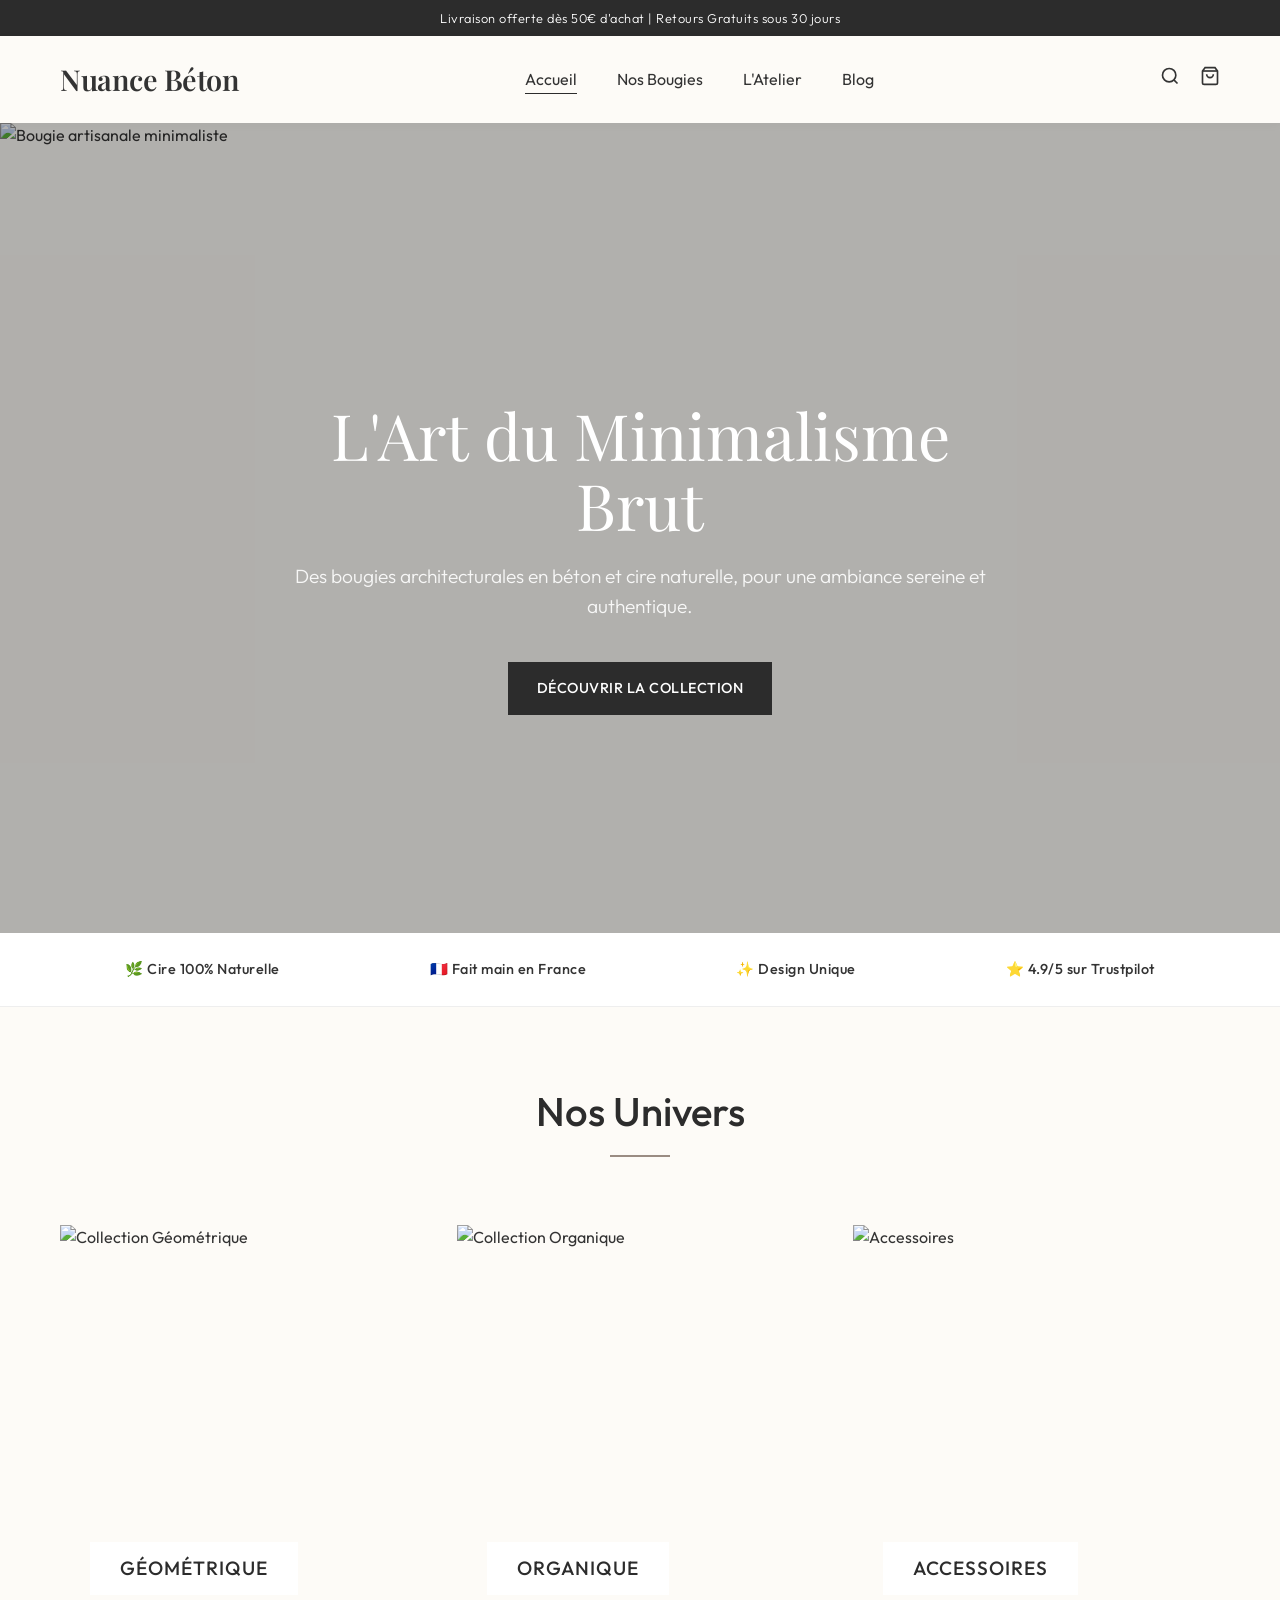
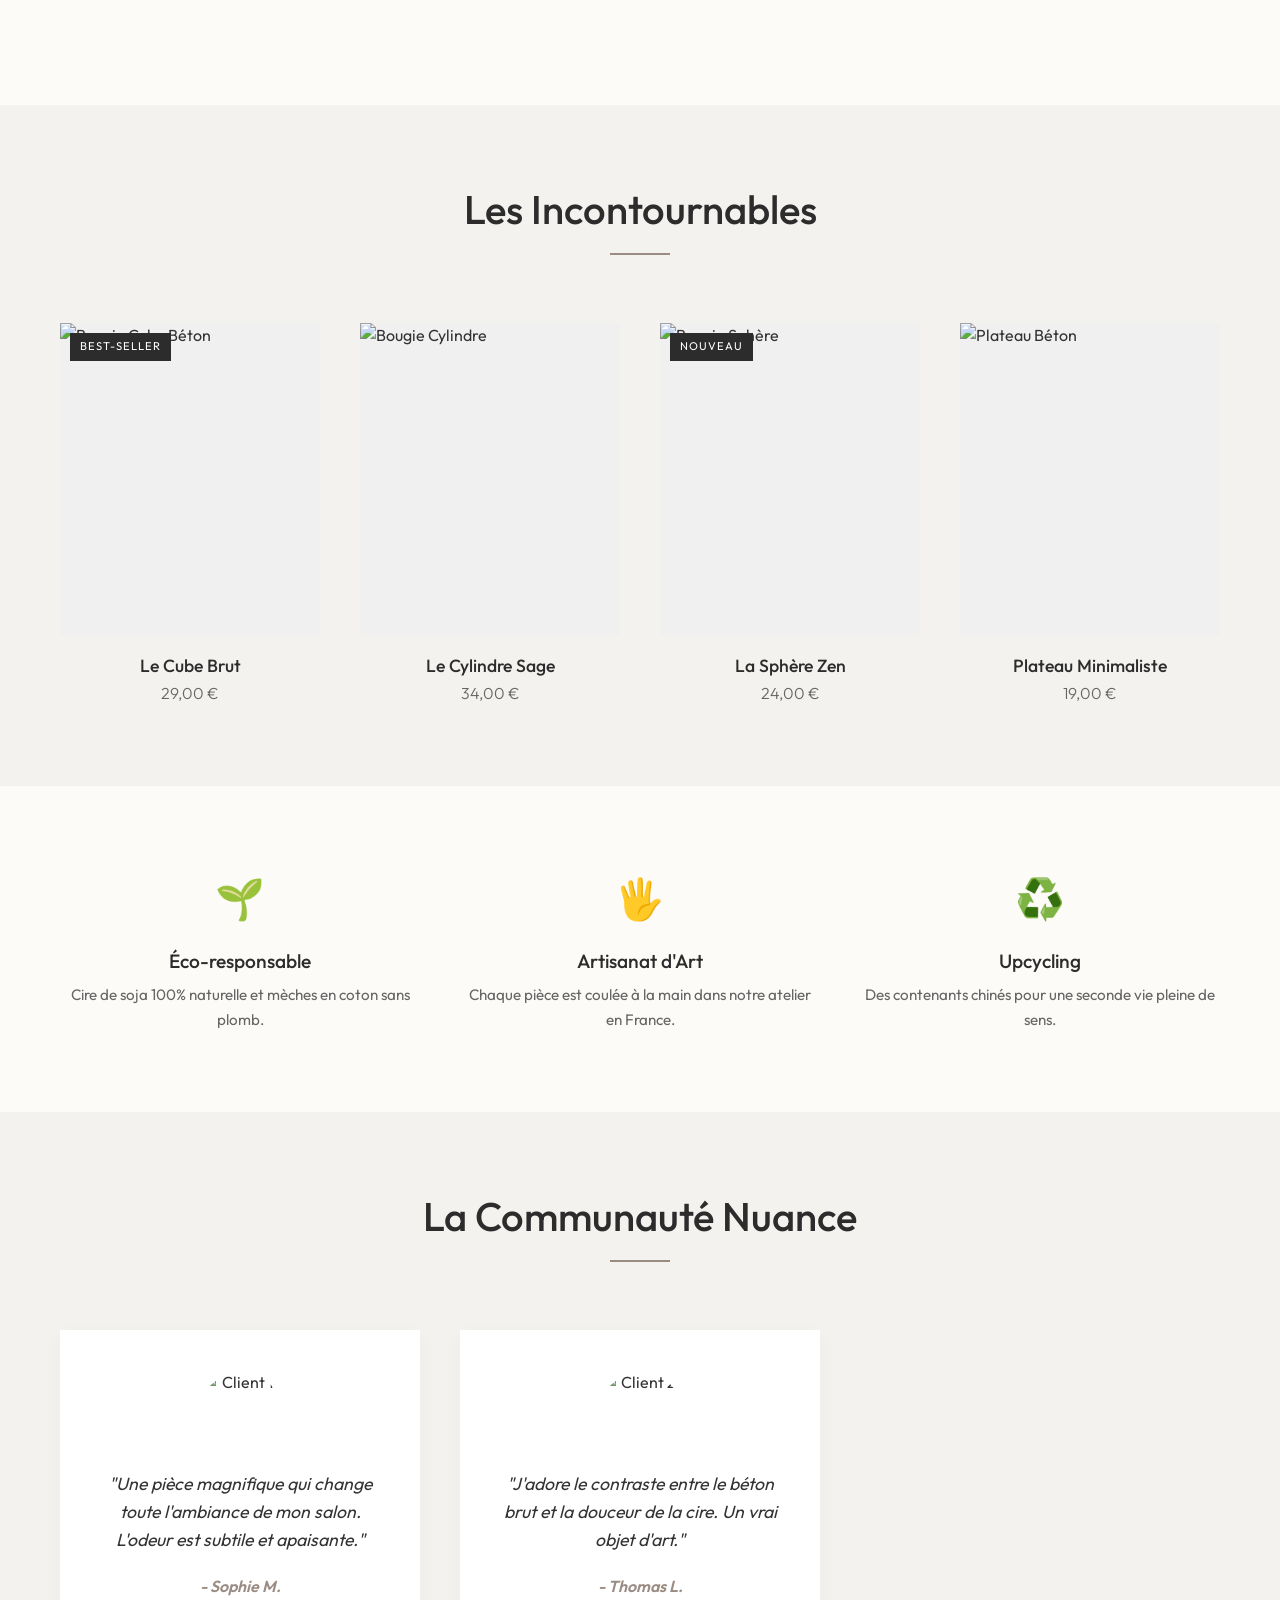
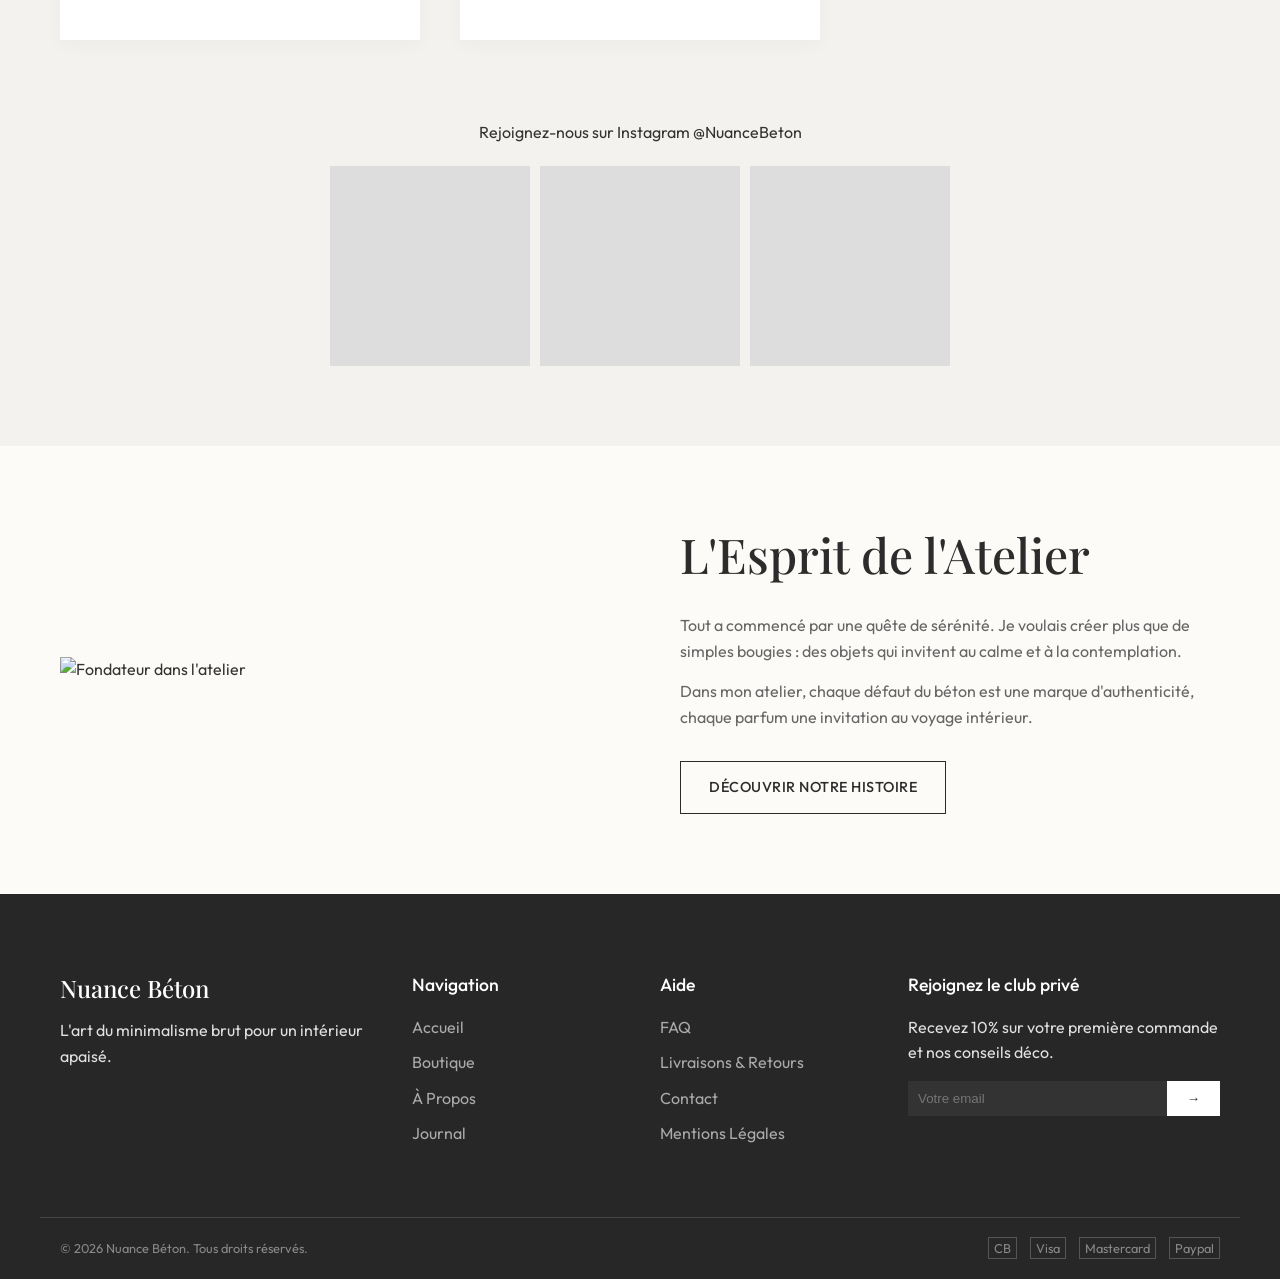
==== index.html @ 1e127380 "Initial commit: Nuance Béton site launch" ====
<!DOCTYPE html>
<html lang="fr">
<head>
    <meta charset="UTF-8">
    <meta name="viewport" content="width=device-width, initial-scale=1.0">
    <title>Nuance Béton | Bougies Artisanales & Design Minimaliste</title>
    <meta name="description" content="Bougies artisanales en cire naturelle et moules en béton. Une décoration unique, minimaliste et apaisante pour votre intérieur. Fait main en France.">
    <link rel="preconnect" href="https://fonts.googleapis.com">
    <link rel="preconnect" href="https://fonts.gstatic.com" crossorigin>
    <link href="https://fonts.googleapis.com/css2?family=Outfit:wght@300;400;500;600&family=Playfair+Display:ital,wght@0,400;0,600;1,400&display=swap" rel="stylesheet">
    <link rel="stylesheet" href="css/style.css">
    <script src="js/script.js" defer></script>
</head>
<body>

    <!-- Announcement Bar -->
    <div class="announcement-bar">
        Livraison offerte dès 50€ d'achat | Retours Gratuits sous 30 jours
    </div>

    <!-- Navigation -->
    <nav class="navbar">
        <div class="container navbar-content">
            <div class="logo">
                <a href="index.html">Nuance Béton</a>
            </div>
            <ul class="nav-links">
                <li><a href="index.html" class="active">Accueil</a></li>
                <li><a href="product.html">Nos Bougies</a></li>
                <li><a href="about.html">L'Atelier</a></li>
                <li><a href="blog.html">Blog</a></li>
            </ul>
            <div class="nav-icons">
                <a href="#" aria-label="Recherche"><svg width="20" height="20" viewBox="0 0 24 24" fill="none" stroke="currentColor" stroke-width="2"><circle cx="11" cy="11" r="8"></circle><line x1="21" y1="21" x2="16.65" y2="16.65"></line></svg></a>
                <a href="#" aria-label="Panier"><svg width="20" height="20" viewBox="0 0 24 24" fill="none" stroke="currentColor" stroke-width="2"><path d="M6 2L3 6v14a2 2 0 0 0 2 2h14a2 2 0 0 0 2-2V6l-3-4z"></path><line x1="3" y1="6" x2="21" y2="6"></line><path d="M16 10a4 4 0 0 1-8 0"></path></svg></a>
            </div>
            <div class="mobile-menu-toggle">
                <span></span>
                <span></span>
                <span></span>
            </div>
        </div>
    </nav>

    <!-- Hero Section -->
    <header class="hero-section">
        <div class="hero-background">
            <!-- Placeholder for Hero Image -->
            <img src="https://images.unsplash.com/photo-1602874801007-bd458bb1b8b6?q=80&w=2070&auto=format&fit=crop" alt="Bougie artisanale minimaliste" class="hero-img">
            <div class="overlay"></div>
        </div>
        <div class="hero-content container">
            <h1 class="hero-title">L'Art du Minimalisme Brut</h1>
            <p class="hero-subtitle">Des bougies architecturales en béton et cire naturelle, pour une ambiance sereine et authentique.</p>
            <a href="product.html" class="btn btn-primary">Découvrir la collection</a>
        </div>
    </header>

    <!-- Trust Bar -->
    <section class="trust-bar">
        <div class="container trust-content">
            <div class="trust-item">
                <span class="trust-text">🌿 Cire 100% Naturelle</span>
            </div>
            <div class="trust-item">
                <span class="trust-text">🇫🇷 Fait main en France</span>
            </div>
            <div class="trust-item">
                <span class="trust-text">✨ Design Unique</span>
            </div>
            <div class="trust-item">
                <span class="trust-text">⭐ 4.9/5 sur Trustpilot</span>
            </div>
        </div>
    </section>

    <!-- Visual Categories -->
    <section class="categories-section section-padding">
        <div class="container">
            <h2 class="section-title">Nos Univers</h2>
            <div class="grid-categories">
                <a href="#" class="category-card">
                    <img src="https://images.unsplash.com/photo-1617133987063-44161b9685a4?q=80&w=1974&auto=format&fit=crop" alt="Collection Géométrique">
                    <div class="category-info">
                        <h3>Géométrique</h3>
                    </div>
                </a>
                <a href="#" class="category-card">
                    <img src="https://images.unsplash.com/photo-1596707328634-1c6ca58f553a?q=80&w=1974&auto=format&fit=crop" alt="Collection Organique">
                    <div class="category-info">
                        <h3>Organique</h3>
                    </div>
                </a>
                <a href="#" class="category-card">
                    <img src="https://images.unsplash.com/photo-1596436579301-443b02228515?q=80&w=1974&auto=format&fit=crop" alt="Accessoires">
                    <div class="category-info">
                        <h3>Accessoires</h3>
                    </div>
                </a>
            </div>
        </div>
    </section>

    <!-- Best Sellers -->
    <section class="bestsellers-section section-padding bg-light">
        <div class="container">
            <h2 class="section-title">Les Incontournables</h2>
            <div class="grid-products">
                <!-- Product 1 -->
                <div class="product-card">
                    <div class="product-img-wrapper">
                        <span class="badge">Best-Seller</span>
                        <img src="https://images.unsplash.com/photo-1603006905003-be475563bc59?q=80&w=1974&auto=format&fit=crop" alt="Bougie Cube Béton">
                        <button class="quick-view-btn">Aperçu rapide</button>
                    </div>
                    <div class="product-info">
                        <h3>Le Cube Brut</h3>
                        <p class="price">29,00 €</p>
                    </div>
                </div>
                <!-- Product 2 -->
                <div class="product-card">
                    <div class="product-img-wrapper">
                        <img src="https://images.unsplash.com/photo-1570823336316-da577cef6c0d?q=80&w=1974&auto=format&fit=crop" alt="Bougie Cylindre">
                        <button class="quick-view-btn">Aperçu rapide</button>
                    </div>
                    <div class="product-info">
                        <h3>Le Cylindre Sage</h3>
                        <p class="price">34,00 €</p>
                    </div>
                </div>
                <!-- Product 3 -->
                <div class="product-card">
                    <div class="product-img-wrapper">
                         <span class="badge">Nouveau</span>
                        <img src="https://images.unsplash.com/photo-1620980481236-2399678a3c89?q=80&w=1974&auto=format&fit=crop" alt="Bougie Sphère">
                        <button class="quick-view-btn">Aperçu rapide</button>
                    </div>
                    <div class="product-info">
                        <h3>La Sphère Zen</h3>
                        <p class="price">24,00 €</p>
                    </div>
                </div>
                 <!-- Product 4 -->
                 <div class="product-card">
                    <div class="product-img-wrapper">
                        <img src="https://images.unsplash.com/photo-1612198083818-a6f98f6d5381?q=80&w=1974&auto=format&fit=crop" alt="Plateau Béton">
                        <button class="quick-view-btn">Aperçu rapide</button>
                    </div>
                    <div class="product-info">
                        <h3>Plateau Minimaliste</h3>
                        <p class="price">19,00 €</p>
                    </div>
                </div>
            </div>
        </div>
    </section>

    <!-- USP Section -->
    <section class="usp-section section-padding">
        <div class="container grid-usp">
            <div class="usp-item">
                <div class="usp-icon">🌱</div>
                <h3>Éco-responsable</h3>
                <p>Cire de soja 100% naturelle et mèches en coton sans plomb.</p>
            </div>
            <div class="usp-item">
                <div class="usp-icon">🖐️</div>
                <h3>Artisanat d'Art</h3>
                <p>Chaque pièce est coulée à la main dans notre atelier en France.</p>
            </div>
            <div class="usp-item">
                <div class="usp-icon">♻️</div>
                <h3>Upcycling</h3>
                <p>Des contenants chinés pour une seconde vie pleine de sens.</p>
            </div>
        </div>
    </section>

    <!-- Social Proof / Wall of Love -->
    <section class="social-proof-section section-padding bg-light">
        <div class="container">
            <h2 class="section-title">La Communauté Nuance</h2>
            <div class="grid-testimonials">
                <div class="testimonial-card">
                    <img src="https://images.unsplash.com/photo-1544005313-94ddf0286df2?q=80&w=1888&auto=format&fit=crop" alt="Client 1" class="client-avatar">
                    <blockquote>"Une pièce magnifique qui change toute l'ambiance de mon salon. L'odeur est subtile et apaisante."</blockquote>
                    <cite>- Sophie M.</cite>
                </div>
                <div class="testimonial-card">
                    <img src="https://images.unsplash.com/photo-1507003211169-0a1dd7228f2d?q=80&w=1887&auto=format&fit=crop" alt="Client 2" class="client-avatar">
                    <blockquote>"J'adore le contraste entre le béton brut et la douceur de la cire. Un vrai objet d'art."</blockquote>
                    <cite>- Thomas L.</cite>
                </div>
                <!-- Placeholder for Instagram Widget -->
                <div class="instagram-feed-placeholder">
                    <p>Rejoignez-nous sur Instagram @NuanceBeton</p>
                    <div class="insta-grid">
                        <div class="insta-item"></div>
                        <div class="insta-item"></div>
                        <div class="insta-item"></div>
                    </div>
                </div>
            </div>
        </div>
    </section>

    <!-- Storytelling -->
    <section class="storytelling-section section-padding">
        <div class="container grid-story">
            <div class="story-image">
                <img src="https://images.unsplash.com/photo-1459755486867-b55449bb92ea?q=80&w=2069&auto=format&fit=crop" alt="Fondateur dans l'atelier">
            </div>
            <div class="story-content">
                <h2>L'Esprit de l'Atelier</h2>
                <div class="story-text">
                    <p>Tout a commencé par une quête de sérénité. Je voulais créer plus que de simples bougies : des objets qui invitent au calme et à la contemplation.</p>
                    <p>Dans mon atelier, chaque défaut du béton est une marque d'authenticité, chaque parfum une invitation au voyage intérieur.</p>
                </div>
                <a href="about.html" class="btn btn-secondary">Découvrir notre histoire</a>
            </div>
        </div>
    </section>

    <!-- Footer -->
    <footer class="footer">
        <div class="container grid-footer">
            <div class="footer-col">
                <h3>Nuance Béton</h3>
                <p>L'art du minimalisme brut pour un intérieur apaisé.</p>
            </div>
            <div class="footer-col">
                <h4>Navigation</h4>
                <ul>
                    <li><a href="index.html">Accueil</a></li>
                    <li><a href="product.html">Boutique</a></li>
                    <li><a href="about.html">À Propos</a></li>
                    <li><a href="blog.html">Journal</a></li>
                </ul>
            </div>
            <div class="footer-col">
                <h4>Aide</h4>
                <ul>
                    <li><a href="#">FAQ</a></li>
                    <li><a href="#">Livraisons & Retours</a></li>
                    <li><a href="#">Contact</a></li>
                    <li><a href="#">Mentions Légales</a></li>
                </ul>
            </div>
            <div class="footer-col newsletter">
                <h4>Rejoignez le club privé</h4>
                <p>Recevez 10% sur votre première commande et nos conseils déco.</p>
                <form class="newsletter-form">
                    <input type="email" placeholder="Votre email">
                    <button type="submit" class="btn-submit">→</button>
                </form>
            </div>
        </div>
        <div class="footer-bottom container">
            <p>&copy; 2026 Nuance Béton. Tous droits réservés.</p>
            <div class="payment-methods">
                <span>CB</span>
                <span>Visa</span>
                <span>Mastercard</span>
                <span>Paypal</span>
            </div>
        </div>
    </footer>

</body>
</html>
---- css/style.css ----
:root {
    /* Colors */
    --bg-color: #FDFBF7;
    --text-color: #333333;
    --text-light: #666666;
    --primary-color: #2C2C2C;
    /* Almost black for strong contrast */
    --accent-color: #9A8C83;
    /* Muted Taupe/Clay */
    --concrete-light: #E0E0E0;
    --concrete-medium: #BDBDBD;
    --success-green: #6B8E6B;
    --white: #FFFFFF;

    /* Spacing */
    --container-width: 1200px;
    --section-padding: 80px;
    --border-radius: 4px;
    /* Slightly rounded, but mostly sharp for "Brut" feel */

    /* Fonts */
    --font-heading: 'Playfair Display', serif;
    /* Optional usage for very specific elegance */
    --font-body: 'Outfit', sans-serif;
}

/* Reset & Base */
* {
    margin: 0;
    padding: 0;
    box-sizing: border-box;
}

body {
    font-family: var(--font-body);
    background-color: var(--bg-color);
    color: var(--text-color);
    line-height: 1.6;
    overflow-x: hidden;
}

img {
    max-width: 100%;
    display: block;
    object-fit: cover;
}

a {
    text-decoration: none;
    color: inherit;
    transition: 0.3s ease;
}

ul {
    list-style: none;
}

.container {
    max-width: var(--container-width);
    margin: 0 auto;
    padding: 0 20px;
}

.section-padding {
    padding: var(--section-padding) 0;
}

.bg-light {
    background-color: #F4F2EE;
    /* Slightly darker than main bg for contrast */
}

/* Typography */
h1,
h2,
h3,
h4 {
    font-weight: 500;
    line-height: 1.2;
    margin-bottom: 1rem;
    color: var(--primary-color);
}

.section-title {
    font-size: 2.5rem;
    text-align: center;
    margin-bottom: 3rem;
    position: relative;
    padding-bottom: 20px;
}

.section-title::after {
    content: '';
    display: block;
    width: 60px;
    height: 2px;
    background-color: var(--accent-color);
    margin: 20px auto 0;
}

/* Buttons */
.btn {
    display: inline-block;
    padding: 14px 28px;
    font-weight: 500;
    letter-spacing: 0.5px;
    text-transform: uppercase;
    font-size: 0.9rem;
    cursor: pointer;
    transition: all 0.3s ease;
    border: none;
}

.btn-primary {
    background-color: var(--primary-color);
    color: var(--white);
    border: 1px solid var(--primary-color);
}

.btn-primary:hover {
    background-color: transparent;
    color: var(--primary-color);
}

.btn-secondary {
    background-color: transparent;
    color: var(--primary-color);
    border: 1px solid var(--primary-color);
}

.btn-secondary:hover {
    background-color: var(--primary-color);
    color: var(--white);
}

/* Announcement Bar */
.announcement-bar {
    background-color: var(--primary-color);
    color: var(--white);
    text-align: center;
    font-size: 0.8rem;
    padding: 8px 0;
    font-weight: 300;
    letter-spacing: 0.5px;
}

/* Navbar */
.navbar {
    padding: 20px 0;
    background-color: var(--bg-color);
    position: sticky;
    top: 0;
    z-index: 1000;
    box-shadow: 0 2px 10px rgba(0, 0, 0, 0.03);
}

.navbar-content {
    display: flex;
    justify-content: space-between;
    align-items: center;
}

.logo a {
    font-family: var(--font-heading);
    font-size: 1.8rem;
    font-weight: 600;
    letter-spacing: -0.5px;
}

.nav-links {
    display: flex;
    gap: 40px;
}

.nav-links a {
    font-size: 1rem;
    font-weight: 400;
    position: relative;
}

.nav-links a::after {
    content: '';
    position: absolute;
    width: 0;
    height: 1px;
    bottom: -5px;
    left: 0;
    background-color: var(--primary-color);
    transition: width 0.3s;
}

.nav-links a:hover::after,
.nav-links a.active::after {
    width: 100%;
}

.nav-icons {
    display: flex;
    gap: 20px;
}

.mobile-menu-toggle {
    display: none;
    flex-direction: column;
    gap: 6px;
    cursor: pointer;
}

.mobile-menu-toggle span {
    width: 25px;
    height: 2px;
    background-color: var(--primary-color);
}

/* Hero Section */
.hero-section {
    position: relative;
    height: 90vh;
    /* Nearly full screen */
    display: flex;
    align-items: center;
    overflow: hidden;
}

.hero-background {
    position: absolute;
    top: 0;
    left: 0;
    width: 100%;
    height: 100%;
    z-index: -1;
}

.hero-img {
    width: 100%;
    height: 100%;
    object-position: center;
}

.overlay {
    position: absolute;
    top: 0;
    left: 0;
    width: 100%;
    height: 100%;
    background: rgba(0, 0, 0, 0.3);
    /* Slight dark overlay for text readability */
}

.hero-content {
    color: var(--white);
    text-align: center;
    max-width: 800px;
    padding-top: 60px;
    animation: fadeInUp 1s ease-out;
}

.hero-title {
    font-family: var(--font-heading);
    font-size: 4rem;
    font-weight: 400;
    margin-bottom: 20px;
    line-height: 1.1;
    color: var(--white);
}

.hero-subtitle {
    font-size: 1.2rem;
    margin-bottom: 40px;
    font-weight: 300;
    opacity: 0.9;
}

/* Sticky Header State */
.navbar.scrolled {
    background: rgba(255, 255, 255, 0.95);
    backdrop-filter: blur(10px);
    padding: 15px 0;
    box-shadow: 0 4px 20px rgba(0, 0, 0, 0.05);
}

/* Mobile Menu Styles */
@media (max-width: 768px) {
    .nav-links {
        display: flex;
        flex-direction: column;
        position: fixed;
        top: 0;
        right: -100%;
        /* Hidden by default */
        width: 80%;
        height: 100vh;
        background-color: var(--bg-color);
        padding: 80px 40px;
        transition: right 0.4s ease;
        z-index: 999;
        box-shadow: -5px 0 20px rgba(0, 0, 0, 0.1);
    }

    .nav-links.active {
        right: 0;
    }

    .mobile-menu-toggle {
        z-index: 1000;
    }

    .mobile-menu-toggle.open span:nth-child(1) {
        transform: rotate(45deg) translate(5px, 6px);
    }

    .mobile-menu-toggle.open span:nth-child(2) {
        opacity: 0;
    }

    .mobile-menu-toggle.open span:nth-child(3) {
        transform: rotate(-45deg) translate(5px, -6px);
    }
}

/* Trust Bar */
.trust-bar {
    background-color: var(--white);
    padding: 25px 0;
    border-bottom: 1px solid #eee;
}

.trust-content {
    display: flex;
    justify-content: space-around;
    flex-wrap: wrap;
    gap: 20px;
}

.trust-item {
    font-weight: 500;
    color: var(--text-color);
    letter-spacing: 0.5px;
    font-size: 0.9rem;
}

/* Categories */
.grid-categories {
    display: grid;
    grid-template-columns: repeat(auto-fit, minmax(300px, 1fr));
    gap: 30px;
}

.category-card {
    position: relative;
    overflow: hidden;
    height: 400px;
    display: block;
    /* group hover context */
    position: relative;
}

.category-card img {
    width: 100%;
    height: 100%;
    transition: transform 0.6s ease;
}

.category-card:hover img {
    transform: scale(1.05);
    /* Gentle zoom */
}

.category-info {
    position: absolute;
    bottom: 30px;
    left: 30px;
    background: rgba(255, 255, 255, 0.9);
    padding: 15px 30px;
    backdrop-filter: blur(5px);
}

.category-info h3 {
    margin: 0;
    font-size: 1.2rem;
    text-transform: uppercase;
    letter-spacing: 1px;
}

/* Best Sellers */
.grid-products {
    display: grid;
    grid-template-columns: repeat(auto-fill, minmax(250px, 1fr));
    gap: 40px;
}

.product-card {
    transition: transform 0.3s;
}

.product-card:hover {
    transform: translateY(-5px);
}

.product-img-wrapper {
    position: relative;
    margin-bottom: 20px;
    overflow: hidden;
    aspect-ratio: 1/1.2;
    background-color: #f0f0f0;
}

.product-img-wrapper img {
    width: 100%;
    height: 100%;
    object-position: center;
}

.badge {
    position: absolute;
    top: 10px;
    left: 10px;
    background-color: var(--primary-color);
    color: var(--white);
    padding: 5px 10px;
    font-size: 0.7rem;
    text-transform: uppercase;
    letter-spacing: 1px;
    z-index: 2;
}

.quick-view-btn {
    position: absolute;
    bottom: -50px;
    /* Hidden default */
    left: 50%;
    transform: translateX(-50%);
    width: 80%;
    padding: 12px;
    background: var(--white);
    color: var(--primary-color);
    border: none;
    font-weight: 500;
    cursor: pointer;
    transition: bottom 0.3s ease;
    box-shadow: 0 4px 10px rgba(0, 0, 0, 0.1);
}

.product-img-wrapper:hover .quick-view-btn {
    bottom: 20px;
}

.product-info {
    text-align: center;
}

.product-info h3 {
    font-size: 1.1rem;
    margin-bottom: 5px;
}

.product-info .price {
    color: var(--text-light);
    font-weight: 300;
}

/* USP Section */
.grid-usp {
    display: grid;
    grid-template-columns: repeat(auto-fit, minmax(250px, 1fr));
    gap: 40px;
    text-align: center;
}

.usp-icon {
    font-size: 2.5rem;
    margin-bottom: 20px;
}

.usp-item h3 {
    font-size: 1.2rem;
    margin-bottom: 10px;
}

.usp-item p {
    color: var(--text-light);
    font-size: 0.95rem;
}

/* Social Proof */
.grid-testimonials {
    display: grid;
    grid-template-columns: repeat(auto-fit, minmax(300px, 1fr));
    gap: 40px;
    align-items: start;
}

.testimonial-card {
    background: var(--white);
    padding: 40px;
    box-shadow: 0 5px 20px rgba(0, 0, 0, 0.03);
    text-align: center;
}

.client-avatar {
    width: 80px;
    height: 80px;
    border-radius: 50%;
    margin: 0 auto 20px;
}

blockquote {
    font-style: italic;
    font-size: 1.1rem;
    margin-bottom: 20px;
    color: var(--text-color);
}

cite {
    font-weight: 600;
    color: var(--accent-color);
}

.instagram-feed-placeholder {
    grid-column: 1 / -1;
    /* Span full width on larger screens inside grid if wanted, or just sit nicely */
    text-align: center;
    margin-top: 40px;
}

.insta-grid {
    display: flex;
    gap: 10px;
    margin-top: 20px;
    justify-content: center;
}

.insta-item {
    width: 200px;
    height: 200px;
    background-color: #ddd;
    /* Placeholder color */
    background-image: url('https://images.unsplash.com/photo-1545622966-26b9e894dee5?q=80&w=1974&auto=format&fit=crop');
    /* Placeholder image */
    background-size: cover;
}

/* Storytelling */
.grid-story {
    display: grid;
    grid-template-columns: 1fr 1fr;
    gap: 80px;
    align-items: center;
}

.story-content h2 {
    font-family: var(--font-heading);
    font-size: 3rem;
    margin-bottom: 30px;
}

.story-text {
    margin-bottom: 30px;
    color: var(--text-light);
}

.story-text p {
    margin-bottom: 15px;
}

/* Footer */
.footer {
    background-color: #272727;
    /* Dark footer */
    color: #e0e0e0;
    padding: 80px 0 20px;
}

.grid-footer {
    display: grid;
    grid-template-columns: 1.5fr 1fr 1fr 1.5fr;
    gap: 40px;
    margin-bottom: 60px;
}

.footer-col h3 {
    color: var(--white);
    font-family: var(--font-heading);
    font-size: 1.5rem;
}

.footer-col h4 {
    color: var(--white);
    margin-bottom: 20px;
    font-size: 1.1rem;
}

.footer-col ul li {
    margin-bottom: 10px;
}

.footer-col ul li a {
    color: #aaa;
}

.footer-col ul li a:hover {
    color: var(--white);
}

.newsletter-form {
    display: flex;
    margin-top: 15px;
}

.newsletter-form input {
    flex: 1;
    padding: 10px;
    border: none;
    background: #333;
    color: var(--white);
}

.newsletter-form .btn-submit {
    background: var(--white);
    color: var(--primary-color);
    border: none;
    padding: 0 20px;
    cursor: pointer;
}

.footer-bottom {
    border-top: 1px solid #444;
    padding-top: 20px;
    display: flex;
    justify-content: space-between;
    font-size: 0.8rem;
    color: #888;
}

.payment-methods span {
    margin-left: 10px;
    border: 1px solid #555;
    padding: 2px 5px;
}

/* Animations */
@keyframes fadeInUp {
    from {
        opacity: 0;
        transform: translateY(30px);
    }

    to {
        opacity: 1;
        transform: translateY(0);
    }
}

/* Mobile Responsive */
@media (max-width: 992px) {
    .hero-title {
        font-size: 3rem;
    }

    .grid-story {
        grid-template-columns: 1fr;
        gap: 40px;
    }

    .grid-footer {
        grid-template-columns: 1fr 1fr;
    }
}

@media (max-width: 768px) {
    .nav-icons {
        display: none;
    }

    .nav-links {
        display: flex;
        /* Changed from none */
        flex-direction: column;
        position: fixed;
        top: 0;
        right: -100%;
        /* Hidden by default */
        width: 80%;
        height: 100vh;
        background-color: var(--bg-color);
        padding: 80px 40px;
        transition: right 0.4s ease;
        z-index: 999;
        box-shadow: -5px 0 20px rgba(0, 0, 0, 0.1);
    }

    .nav-links.active {
        right: 0;
    }

    .mobile-menu-toggle {
        display: flex;
        z-index: 1000;
    }

    .mobile-menu-toggle.open span:nth-child(1) {
        transform: rotate(45deg) translate(5px, 6px);
    }

    .mobile-menu-toggle.open span:nth-child(2) {
        opacity: 0;
    }

    .mobile-menu-toggle.open span:nth-child(3) {
        transform: rotate(-45deg) translate(5px, -6px);
    }

    .hero-title {
        font-size: 2.5rem;
    }

    .grid-footer {
        grid-template-columns: 1fr;
        text-align: center;
    }

    .trust-content {
        flex-direction: column;
        align-items: center;
    }

    .newsletter-form {
        max-width: 400px;
        margin: 15px auto;
    }

    .product-main-grid {
        grid-template-columns: 1fr;
    }

    .sticky-mobile-cta {
        display: flex;
    }

    .grid-details,
    .grid-tech-faq,
    .blog-container {
        grid-template-columns: 1fr;
    }

    .timeline::before {
        left: 20px;
    }

    .timeline-item {
        width: 100%;
        padding-left: 50px;
        padding-right: 0;
        text-align: left;
    }

    .timeline-item:nth-child(odd) {
        text-align: left;
    }

    .timeline-item:nth-child(even) {
        left: 0;
    }

    .timeline-item:nth-child(odd)::after,
    .timeline-item:nth-child(even)::after {
        left: 12px;
        right: auto;
    }

    .cta-buttons {
        flex-direction: column;
    }
}

/* --- PRODUCT PAGE STYLES --- */

.breadcrumb {
    margin-bottom: 20px;
    font-size: 0.9rem;
    color: var(--text-light);
}

.product-main-grid {
    display: grid;
    grid-template-columns: 1.2fr 1fr;
    gap: 60px;
    margin-bottom: 60px;
}

/* Gallery */
.product-gallery {
    display: flex;
    flex-direction: column;
    gap: 20px;
}

.main-image {
    aspect-ratio: 1/1;
    background: #f0f0f0;
    overflow: hidden;
    border-radius: var(--border-radius);
}

.thumbnail-grid {
    display: grid;
    grid-template-columns: repeat(4, 1fr);
    gap: 10px;
}

.thumbnail-grid img {
    aspect-ratio: 1/1;
    cursor: pointer;
    opacity: 0.6;
    transition: opacity 0.3s;
    border-radius: var(--border-radius);
    border: 1px solid transparent;
}

.thumbnail-grid img:hover,
.thumbnail-grid img.active {
    opacity: 1;
    border-color: var(--primary-color);
}

/* Buy Box */
.product-buy-box {
    position: sticky;
    top: 100px;
    /* Below navbar */
    align-self: start;
}

.product-title {
    font-size: 2.5rem;
    margin-bottom: 10px;
}

.rating-availability {
    display: flex;
    align-items: center;
    gap: 20px;
    margin-bottom: 20px;
}

.stars {
    color: #F4B400;
    /* Gold */
}

.rating-count {
    color: var(--text-light);
    font-size: 0.8rem;
    font-weight: 300;
}

.stock-status {
    font-size: 0.8rem;
    font-weight: 500;
    color: var(--success-green);
    background: #eafbea;
    padding: 2px 8px;
    border-radius: 4px;
}

.price-container {
    font-size: 1.8rem;
    font-weight: 500;
    margin-bottom: 20px;
}

.short-desc {
    color: var(--text-light);
    margin-bottom: 30px;
}

.variant-selector {
    margin-bottom: 25px;
}

.variant-selector label {
    display: block;
    font-weight: 500;
    margin-bottom: 8px;
}

.variant-selector select {
    width: 100%;
    padding: 12px;
    border: 1px solid #ddd;
    border-radius: var(--border-radius);
    font-family: inherit;
    font-size: 1rem;
    cursor: pointer;
}

.add-to-cart-section {
    display: flex;
    gap: 15px;
    margin-bottom: 25px;
}

.quantity-selector {
    display: flex;
    border: 1px solid #ddd;
    border-radius: var(--border-radius);
}

.quantity-selector button {
    background: none;
    border: none;
    padding: 0 15px;
    cursor: pointer;
    font-size: 1.2rem;
}

.quantity-selector input {
    width: 40px;
    text-align: center;
    border: none;
    font-family: inherit;
}

.btn-add-cart {
    flex: 1;
    text-align: center;
    font-size: 1rem;
}

.micro-reassurance {
    display: flex;
    flex-wrap: wrap;
    gap: 15px;
    font-size: 0.8rem;
    color: var(--text-light);
    border-top: 1px solid #eee;
    padding-top: 20px;
}

/* Details Section */
.grid-details {
    display: grid;
    grid-template-columns: 1fr 1fr;
    gap: 60px;
    align-items: center;
}

.benefit-list {
    margin-top: 20px;
}

.benefit-list li {
    margin-bottom: 10px;
}

/* Tech Specs & FAQ */
.grid-tech-faq {
    display: grid;
    grid-template-columns: 1fr 1fr;
    gap: 60px;
}

.tech-specs table {
    width: 100%;
    border-collapse: collapse;
}

.tech-specs td {
    padding: 12px 0;
    border-bottom: 1px solid #eee;
}

.tech-specs td:first-child {
    font-weight: 500;
    width: 40%;
}

.tech-specs td:last-child {
    color: var(--text-light);
}

.product-faq details {
    margin-bottom: 15px;
    border-bottom: 1px solid #eee;
    padding-bottom: 15px;
}

.product-faq summary {
    cursor: pointer;
    font-weight: 500;
    list-style: none;
    /* Hide default triangle in some browsers */
}

.product-faq summary::-webkit-details-marker {
    display: none;
}

.product-faq summary::after {
    content: '+';
    float: right;
    font-weight: 300;
}

.product-faq details[open] summary::after {
    content: '-';
}

.product-faq p {
    margin-top: 10px;
    color: var(--text-light);
    font-size: 0.95rem;
}

/* Reviews */
.reviews-summary {
    text-align: center;
    margin-bottom: 40px;
}

.big-score {
    font-size: 3rem;
    font-weight: 600;
    color: var(--primary-color);
}

.reviews-list {
    max-width: 800px;
    margin: 0 auto;
}

.review-item {
    background: var(--white);
    padding: 25px;
    margin-bottom: 20px;
    border: 1px solid #eee;
}

.review-header {
    display: flex;
    justify-content: space-between;
    margin-bottom: 10px;
    font-size: 0.9rem;
}

.verified-badge {
    color: var(--success-green);
    font-size: 0.8rem;
}

/* Sticky Mobile CTA */
.sticky-mobile-cta {
    display: none;
    /* Desktop hidden */
    position: fixed;
    bottom: 0;
    left: 0;
    width: 100%;
    background: var(--white);
    padding: 15px 20px;
    box-shadow: 0 -4px 10px rgba(0, 0, 0, 0.1);
    justify-content: space-between;
    align-items: center;
    z-index: 998;
}

.sticky-mobile-cta .price {
    font-weight: 600;
    font-size: 1.2rem;
}

/* --- BLOG PAGE STYLES --- */

.blog-container {
    display: grid;
    grid-template-columns: 250px 1fr;
    gap: 60px;
}

/* Sidebar */
.blog-sidebar {
    display: none;
    /* Hidden on mobile by default, visible on desktop */
}

@media (min-width: 992px) {
    .blog-sidebar {
        display: block;
    }
}

.sticky-sidebar {
    position: sticky;
    top: 100px;
}

.toc {
    border-left: 2px solid #eee;
    padding-left: 20px;
    margin-bottom: 30px;
}

.toc li {
    margin-bottom: 10px;
    font-size: 0.9rem;
}

.toc li a {
    color: var(--text-light);
}

.toc li a:hover {
    color: var(--primary-color);
}

/* Content */
.blog-content {
    max-width: 800px;
    margin: 0 auto;
    /* Center if no sidebar or on mobile */
}

.blog-header {
    margin-bottom: 30px;
}

.blog-header h1 {
    font-size: 2.5rem;
    margin-bottom: 15px;
}

.blog-meta {
    display: flex;
    gap: 20px;
    font-size: 0.85rem;
    color: var(--text-light);
    align-items: center;
    flex-wrap: wrap;
}

.small-avatar {
    width: 25px;
    height: 25px;
    border-radius: 50%;
    vertical-align: middle;
    margin-right: 8px;
    display: inline-block;
}

.blog-hero-img {
    width: 100%;
    height: 400px;
    border-radius: var(--border-radius);
    margin-bottom: 40px;
}

/* Typography in Blog */
.blog-body h2 {
    margin-top: 40px;
    font-size: 1.8rem;
}

.blog-body p {
    margin-bottom: 20px;
    font-size: 1.05rem;
    line-height: 1.8;
}

.blog-body blockquote {
    border-left: 4px solid var(--accent-color);
    padding-left: 20px;
    margin: 30px 0;
    font-style: italic;
    background: #fafafa;
    padding: 20px;
}

/* In-Content Modules */
.in-content-cta,
.content-upgrade {
    background: #f8f8f8;
    padding: 30px;
    border-radius: var(--border-radius);
    margin: 40px 0;
    border: 1px solid #eee;
    text-align: center;
}

.in-content-cta h3,
.content-upgrade h3 {
    margin-bottom: 10px;
}

.in-content-cta a {
    text-decoration: underline;
    font-weight: 500;
}

/* Author Block */
.author-block {
    display: flex;
    gap: 20px;
    padding: 30px;
    background: var(--white);
    border: 1px solid #eee;
    margin-top: 60px;
    align-items: center;
}

.author-block img {
    width: 80px;
    height: 80px;
    border-radius: 50%;
}

/* Comments */
.comments-section {
    margin-top: 60px;
}

.comments-section textarea {
    width: 100%;
    padding: 15px;
    border: 1px solid #ddd;
    margin-bottom: 15px;
    min-height: 100px;
    font-family: inherit;
}

/* --- ABOUT PAGE STYLES --- */

.about-hero h1 {
    font-size: 3.5rem;
}

.about-hero-img-container {
    height: 500px;
    margin-top: 40px;
    overflow: hidden;
    border-radius: var(--border-radius);
}

.about-hero-img-container img {
    width: 100%;
    height: 100%;
}

/* Founder */
.founder-img {
    width: 150px;
    height: 150px;
    border-radius: 50%;
    margin: 0 auto 30px;
    border: 4px solid var(--white);
    box-shadow: 0 5px 15px rgba(0, 0, 0, 0.1);
}

.signature {
    font-family: 'Playfair Display', serif;
    font-style: italic;
    font-size: 1.2rem;
    margin-top: 20px;
}

.text-dark {
    color: var(--primary-color);
}

.text-center {
    text-align: center;
}

/* Authority Stats */
.bg-dark {
    background-color: var(--primary-color);
}

.text-white {
    color: var(--white);
}

.grid-stats {
    display: flex;
    justify-content: space-around;
    text-align: center;
    flex-wrap: wrap;
    gap: 30px;
}

.stat-number {
    display: block;
    font-size: 3rem;
    font-weight: 700;
    color: var(--accent-color);
}

/* BTS Grid */
.grid-bts {
    display: grid;
    grid-template-columns: repeat(auto-fit, minmax(300px, 1fr));
    gap: 20px;
}

.grid-bts img {
    height: 300px;
    width: 100%;
    border-radius: var(--border-radius);
}

/* Timeline */
.timeline {
    position: relative;
    max-width: 800px;
    margin: 0 auto;
}

.timeline::before {
    content: '';
    position: absolute;
    left: 50%;
    transform: translateX(-50%);
    width: 2px;
    height: 100%;
    background: #ddd;
}

.timeline-item {
    margin-bottom: 40px;
    position: relative;
    width: 50%;
    padding: 0 40px;
}

.timeline-item:nth-child(odd) {
    left: 0;
    text-align: right;
}

.timeline-item:nth-child(even) {
    left: 50%;
}

.timeline-item::after {
    content: '';
    position: absolute;
    width: 16px;
    height: 16px;
    background: var(--bg-color);
    border: 4px solid var(--accent-color);
    border-radius: 50%;
    top: 5px;
}

.timeline-item:nth-child(odd)::after {
    right: -10px;
}

.timeline-item:nth-child(even)::after {
    left: -10px;
}

.timeline-item .year {
    font-weight: 700;
    font-size: 1.2rem;
    color: var(--primary-color);
}

/* About CTA */
.cta-buttons {
    margin-top: 30px;
    display: flex;
    gap: 20px;
    justify-content: center;
}

/* Responsive updates for About/Blog */
@media (max-width: 768px) {
    .blog-container {
        grid-template-columns: 1fr;
    }

    .timeline::before {
        left: 20px;
    }

    .timeline-item {
        width: 100%;
        padding-left: 50px;
        padding-right: 0;
        text-align: left;
    }

    .timeline-item:nth-child(odd) {
        text-align: left;
    }

    .timeline-item:nth-child(even) {
        left: 0;
    }

    .timeline-item:nth-child(odd)::after,
    .timeline-item:nth-child(even)::after {
        left: 12px;
        right: auto;
    }

    .cta-buttons {
        flex-direction: column;
    }
}
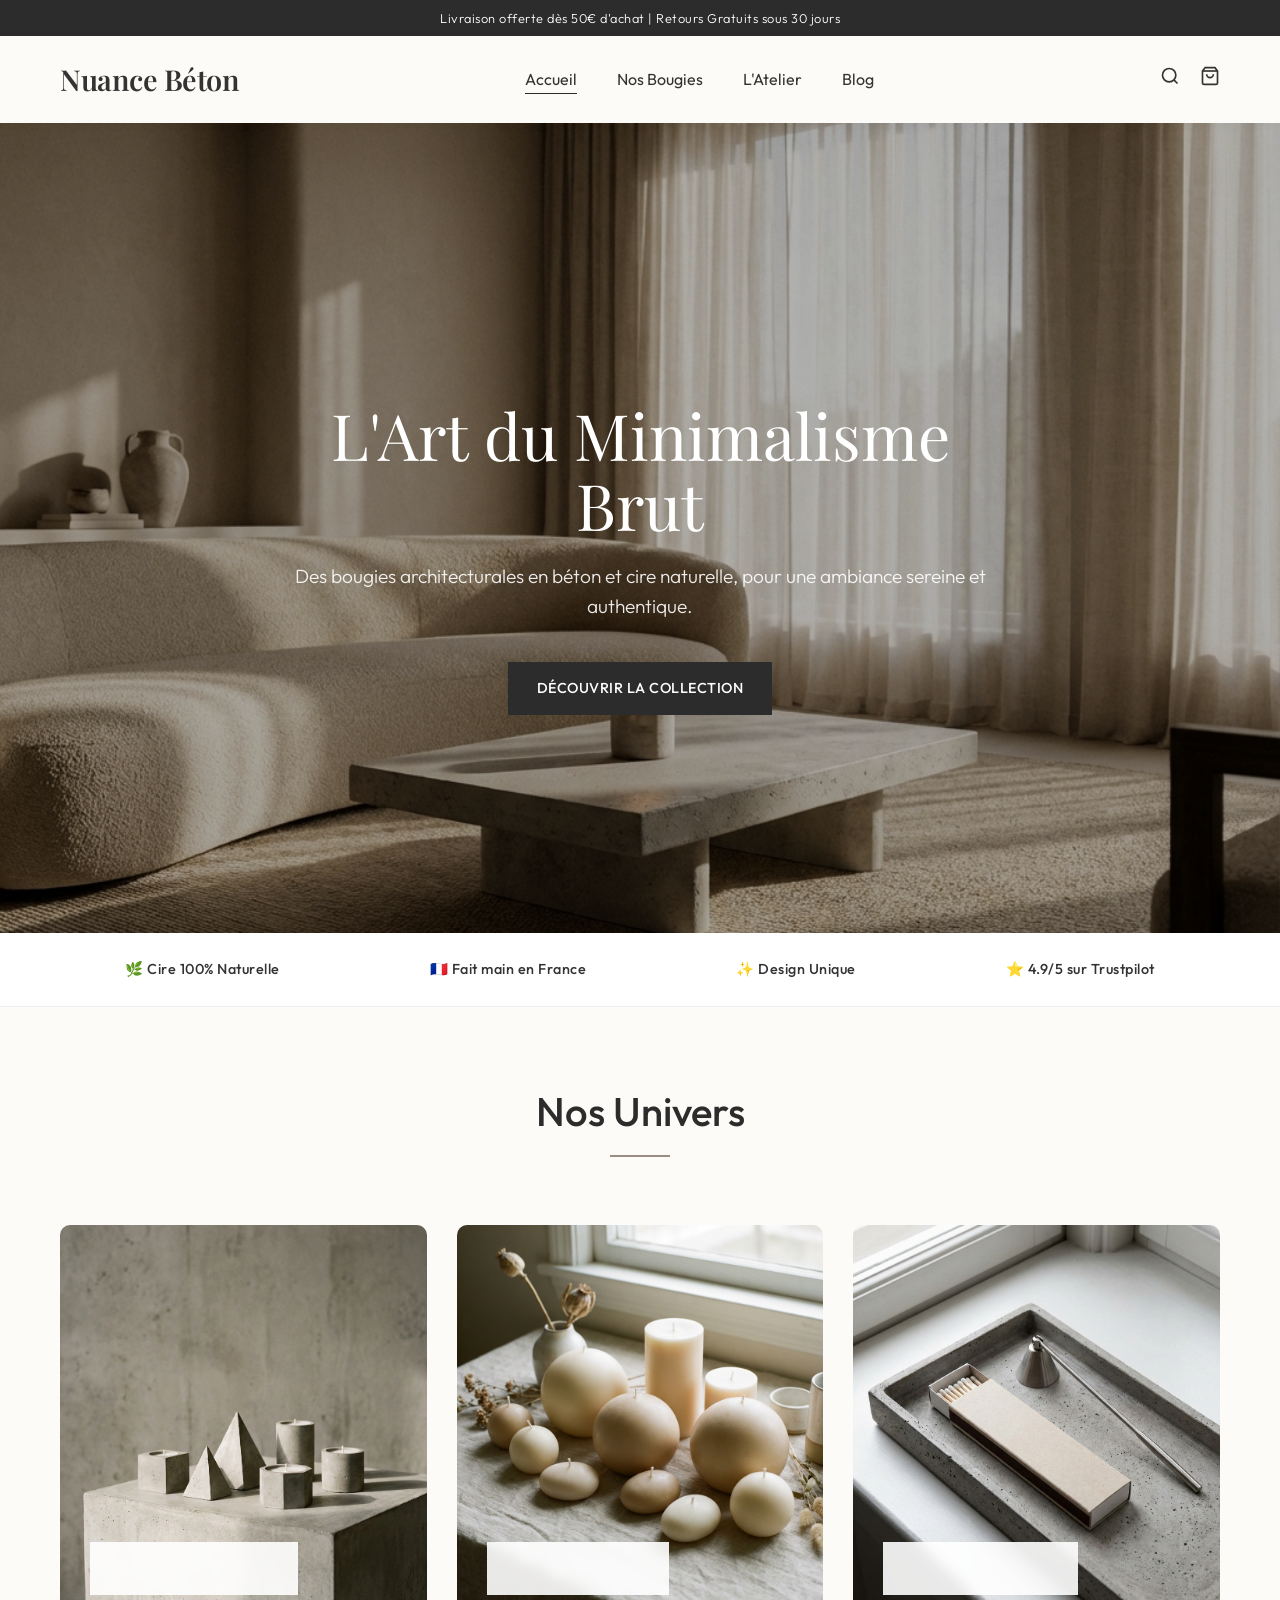
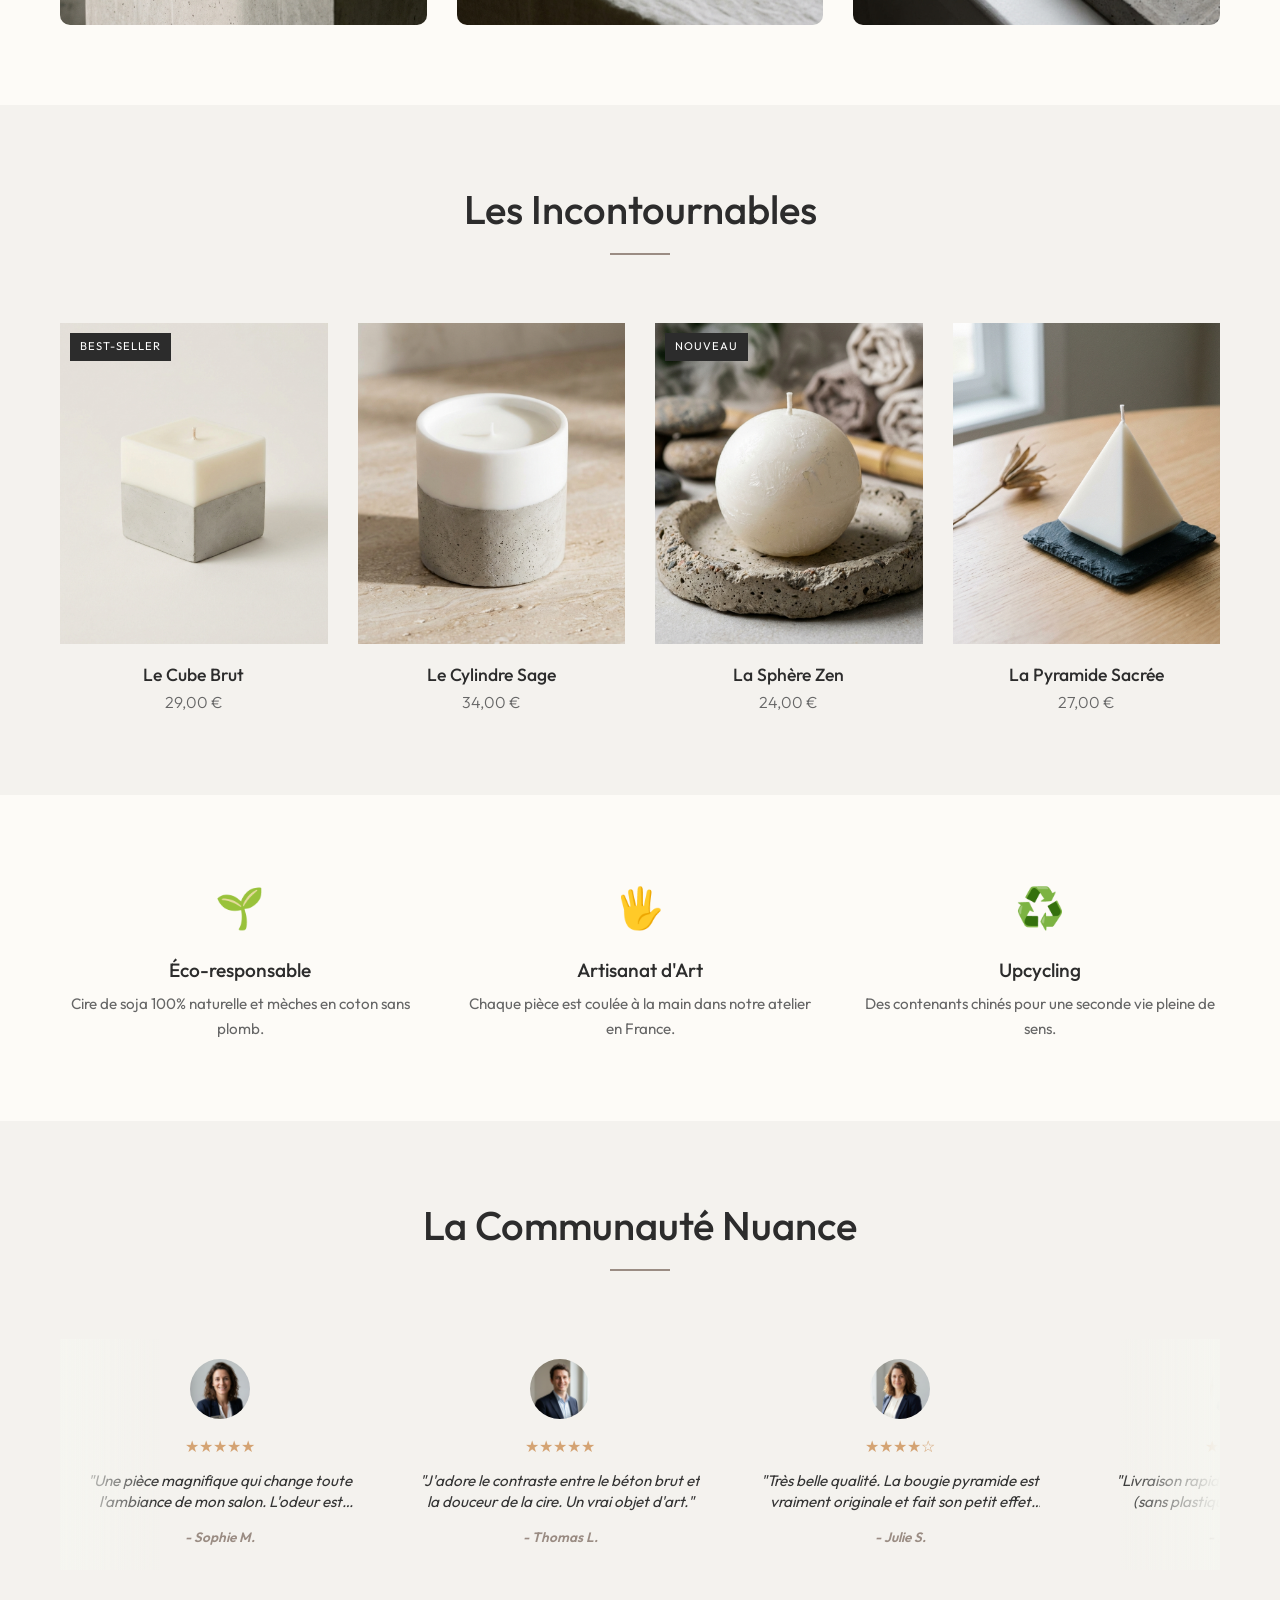
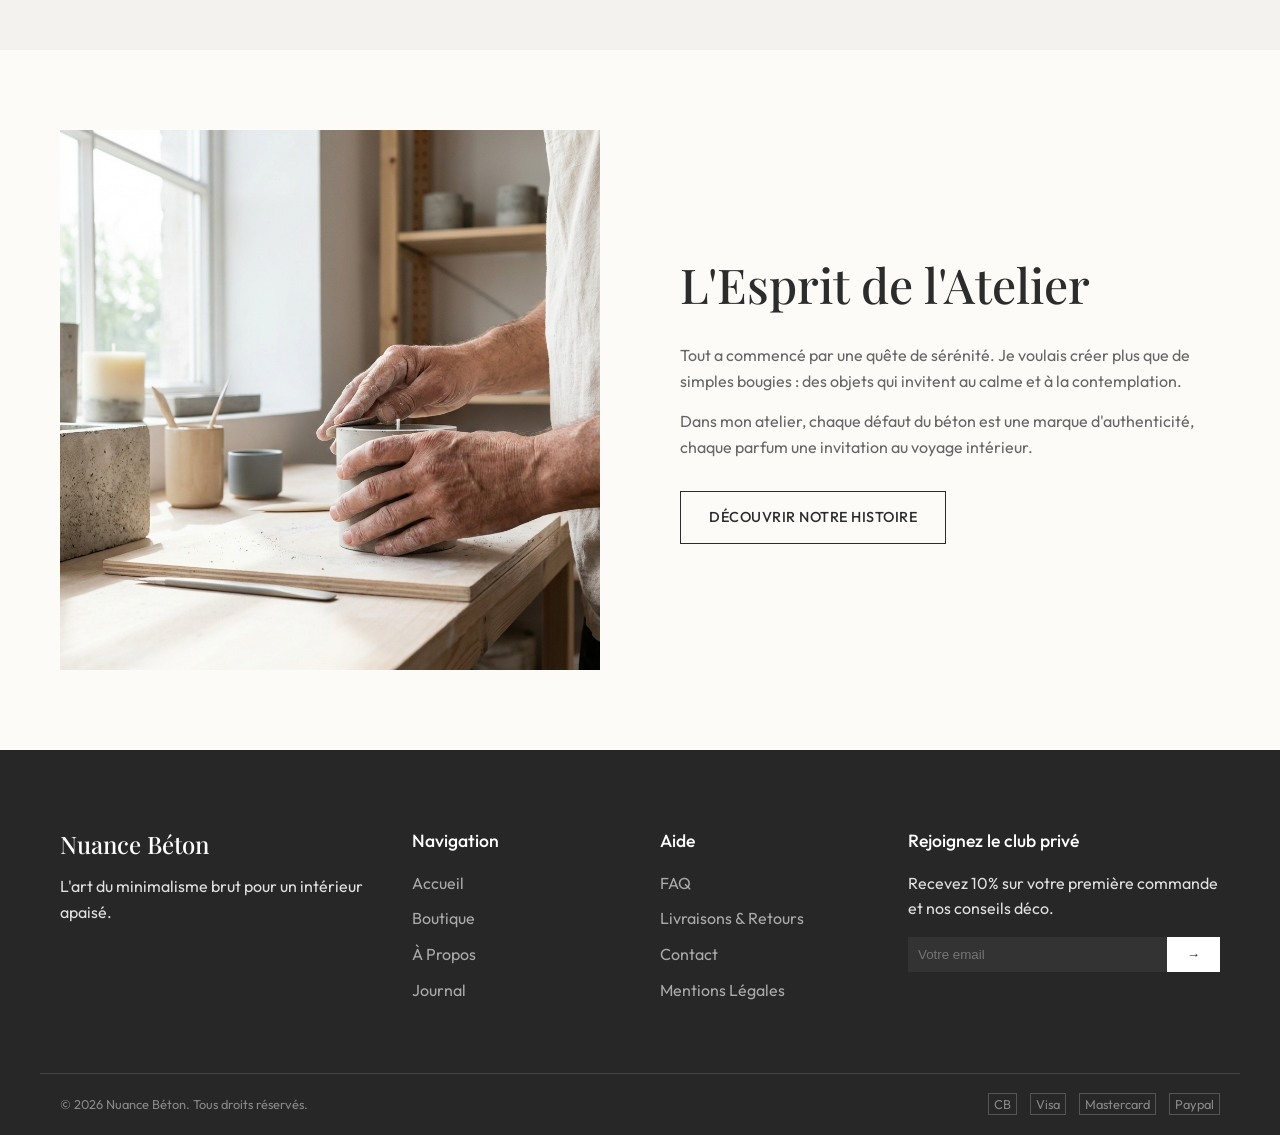
==== commit 756c20f2: "avis" ====
--- a/index.html
+++ b/index.html
@@ -1,16 +1,21 @@
 <!DOCTYPE html>
 <html lang="fr">
+
 <head>
     <meta charset="UTF-8">
     <meta name="viewport" content="width=device-width, initial-scale=1.0">
     <title>Nuance Béton | Bougies Artisanales & Design Minimaliste</title>
-    <meta name="description" content="Bougies artisanales en cire naturelle et moules en béton. Une décoration unique, minimaliste et apaisante pour votre intérieur. Fait main en France.">
+    <meta name="description"
+        content="Bougies artisanales en cire naturelle et moules en béton. Une décoration unique, minimaliste et apaisante pour votre intérieur. Fait main en France.">
     <link rel="preconnect" href="https://fonts.googleapis.com">
     <link rel="preconnect" href="https://fonts.gstatic.com" crossorigin>
-    <link href="https://fonts.googleapis.com/css2?family=Outfit:wght@300;400;500;600&family=Playfair+Display:ital,wght@0,400;0,600;1,400&display=swap" rel="stylesheet">
+    <link
+        href="https://fonts.googleapis.com/css2?family=Outfit:wght@300;400;500;600&family=Playfair+Display:ital,wght@0,400;0,600;1,400&display=swap"
+        rel="stylesheet">
     <link rel="stylesheet" href="css/style.css">
     <script src="js/script.js" defer></script>
 </head>
+
 <body>
 
     <!-- Announcement Bar -->
@@ -31,8 +36,17 @@
                 <li><a href="blog.html">Blog</a></li>
             </ul>
             <div class="nav-icons">
-                <a href="#" aria-label="Recherche"><svg width="20" height="20" viewBox="0 0 24 24" fill="none" stroke="currentColor" stroke-width="2"><circle cx="11" cy="11" r="8"></circle><line x1="21" y1="21" x2="16.65" y2="16.65"></line></svg></a>
-                <a href="#" aria-label="Panier"><svg width="20" height="20" viewBox="0 0 24 24" fill="none" stroke="currentColor" stroke-width="2"><path d="M6 2L3 6v14a2 2 0 0 0 2 2h14a2 2 0 0 0 2-2V6l-3-4z"></path><line x1="3" y1="6" x2="21" y2="6"></line><path d="M16 10a4 4 0 0 1-8 0"></path></svg></a>
+                <a href="#" aria-label="Recherche"><svg width="20" height="20" viewBox="0 0 24 24" fill="none"
+                        stroke="currentColor" stroke-width="2">
+                        <circle cx="11" cy="11" r="8"></circle>
+                        <line x1="21" y1="21" x2="16.65" y2="16.65"></line>
+                    </svg></a>
+                <a href="#" aria-label="Panier"><svg width="20" height="20" viewBox="0 0 24 24" fill="none"
+                        stroke="currentColor" stroke-width="2">
+                        <path d="M6 2L3 6v14a2 2 0 0 0 2 2h14a2 2 0 0 0 2-2V6l-3-4z"></path>
+                        <line x1="3" y1="6" x2="21" y2="6"></line>
+                        <path d="M16 10a4 4 0 0 1-8 0"></path>
+                    </svg></a>
             </div>
             <div class="mobile-menu-toggle">
                 <span></span>
@@ -43,15 +57,17 @@
     </nav>
 
     <!-- Hero Section -->
+    <!-- Hero Section -->
     <header class="hero-section">
         <div class="hero-background">
-            <!-- Placeholder for Hero Image -->
-            <img src="https://images.unsplash.com/photo-1602874801007-bd458bb1b8b6?q=80&w=2070&auto=format&fit=crop" alt="Bougie artisanale minimaliste" class="hero-img">
+            <!-- Hero Image -->
+            <img src="images/hero.png" width="2070" height="1380" alt="Bougie artisanale minimaliste" class="hero-img">
             <div class="overlay"></div>
         </div>
         <div class="hero-content container">
             <h1 class="hero-title">L'Art du Minimalisme Brut</h1>
-            <p class="hero-subtitle">Des bougies architecturales en béton et cire naturelle, pour une ambiance sereine et authentique.</p>
+            <p class="hero-subtitle">Des bougies architecturales en béton et cire naturelle, pour une ambiance sereine
+                et authentique.</p>
             <a href="product.html" class="btn btn-primary">Découvrir la collection</a>
         </div>
     </header>
@@ -79,24 +95,30 @@
         <div class="container">
             <h2 class="section-title">Nos Univers</h2>
             <div class="grid-categories">
-                <a href="#" class="category-card">
-                    <img src="https://images.unsplash.com/photo-1617133987063-44161b9685a4?q=80&w=1974&auto=format&fit=crop" alt="Collection Géométrique">
+                <div class="category-card"
+                    data-description="Lignes épurées et formes structurées. Une collection inspirée par l'architecture moderne pour apporter rigueur et élégance à votre intérieur.">
+                    <img src="images/category-geometric.png" width="800" height="800" alt="Collection Géométrique">
                     <div class="category-info">
                         <h3>Géométrique</h3>
                     </div>
-                </a>
-                <a href="#" class="category-card">
-                    <img src="https://images.unsplash.com/photo-1596707328634-1c6ca58f553a?q=80&w=1974&auto=format&fit=crop" alt="Collection Organique">
+                </div>
+                <div class="category-card"
+                    data-description="Courbes douces et imperfections maîtrisées. Célébration de la nature brute avec des formes fluides et des textures vivantes.">
+                    <img src="images/category-organic.png" width="800" height="800" alt="Collection Organique">
                     <div class="category-info">
                         <h3>Organique</h3>
                     </div>
-                </a>
-                <a href="#" class="category-card">
-                    <img src="https://images.unsplash.com/photo-1596436579301-443b02228515?q=80&w=1974&auto=format&fit=crop" alt="Accessoires">
+                </div>
+                <div class="category-card"
+                    data-description="Les indispensables pour sublimer vos bougies. Plateaux, éteignoirs et allumettes pensés pour compléter l'expérience Nuance.">
+                    <img src="images/category-accessories.png" width="800" height="800" alt="Accessoires">
                     <div class="category-info">
                         <h3>Accessoires</h3>
                     </div>
-                </a>
+                </div>
+            </div>
+            <div id="category-description" class="category-description-box" style="display: none;">
+                <p id="category-text"></p>
             </div>
         </div>
     </section>
@@ -110,46 +132,54 @@
                 <div class="product-card">
                     <div class="product-img-wrapper">
                         <span class="badge">Best-Seller</span>
-                        <img src="https://images.unsplash.com/photo-1603006905003-be475563bc59?q=80&w=1974&auto=format&fit=crop" alt="Bougie Cube Béton">
+                        <a href="product-cube.html">
+                            <img src="images/cube.png" width="800" height="800" alt="Bougie Cube Béton">
+                        </a>
                         <button class="quick-view-btn">Aperçu rapide</button>
                     </div>
                     <div class="product-info">
-                        <h3>Le Cube Brut</h3>
+                        <h3><a href="product-cube.html">Le Cube Brut</a></h3>
                         <p class="price">29,00 €</p>
                     </div>
                 </div>
                 <!-- Product 2 -->
                 <div class="product-card">
                     <div class="product-img-wrapper">
-                        <img src="https://images.unsplash.com/photo-1570823336316-da577cef6c0d?q=80&w=1974&auto=format&fit=crop" alt="Bougie Cylindre">
+                        <a href="product-cylindre.html">
+                            <img src="images/cylindre.png" width="800" height="800" alt="Bougie Cylindre">
+                        </a>
                         <button class="quick-view-btn">Aperçu rapide</button>
                     </div>
                     <div class="product-info">
-                        <h3>Le Cylindre Sage</h3>
+                        <h3><a href="product-cylindre.html">Le Cylindre Sage</a></h3>
                         <p class="price">34,00 €</p>
                     </div>
                 </div>
                 <!-- Product 3 -->
                 <div class="product-card">
                     <div class="product-img-wrapper">
-                         <span class="badge">Nouveau</span>
-                        <img src="https://images.unsplash.com/photo-1620980481236-2399678a3c89?q=80&w=1974&auto=format&fit=crop" alt="Bougie Sphère">
+                        <span class="badge">Nouveau</span>
+                        <a href="product-sphere.html">
+                            <img src="images/sphere.png" width="800" height="800" alt="Bougie Sphère">
+                        </a>
                         <button class="quick-view-btn">Aperçu rapide</button>
                     </div>
                     <div class="product-info">
-                        <h3>La Sphère Zen</h3>
+                        <h3><a href="product-sphere.html">La Sphère Zen</a></h3>
                         <p class="price">24,00 €</p>
                     </div>
                 </div>
-                 <!-- Product 4 -->
-                 <div class="product-card">
+                <!-- Product 4 -->
+                <div class="product-card">
                     <div class="product-img-wrapper">
-                        <img src="https://images.unsplash.com/photo-1612198083818-a6f98f6d5381?q=80&w=1974&auto=format&fit=crop" alt="Plateau Béton">
+                        <a href="product-pyramid.html">
+                            <img src="images/pyramid.png" width="800" height="800" alt="Bougie Pyramide">
+                        </a>
                         <button class="quick-view-btn">Aperçu rapide</button>
                     </div>
                     <div class="product-info">
-                        <h3>Plateau Minimaliste</h3>
-                        <p class="price">19,00 €</p>
+                        <h3><a href="product-pyramid.html">La Pyramide Sacrée</a></h3>
+                        <p class="price">27,00 €</p>
                     </div>
                 </div>
             </div>
@@ -182,23 +212,181 @@
         <div class="container">
             <h2 class="section-title">La Communauté Nuance</h2>
             <div class="grid-testimonials">
-                <div class="testimonial-card">
-                    <img src="https://images.unsplash.com/photo-1544005313-94ddf0286df2?q=80&w=1888&auto=format&fit=crop" alt="Client 1" class="client-avatar">
-                    <blockquote>"Une pièce magnifique qui change toute l'ambiance de mon salon. L'odeur est subtile et apaisante."</blockquote>
-                    <cite>- Sophie M.</cite>
-                </div>
-                <div class="testimonial-card">
-                    <img src="https://images.unsplash.com/photo-1507003211169-0a1dd7228f2d?q=80&w=1887&auto=format&fit=crop" alt="Client 2" class="client-avatar">
-                    <blockquote>"J'adore le contraste entre le béton brut et la douceur de la cire. Un vrai objet d'art."</blockquote>
-                    <cite>- Thomas L.</cite>
-                </div>
-                <!-- Placeholder for Instagram Widget -->
-                <div class="instagram-feed-placeholder">
-                    <p>Rejoignez-nous sur Instagram @NuanceBeton</p>
-                    <div class="insta-grid">
-                        <div class="insta-item"></div>
-                        <div class="insta-item"></div>
-                        <div class="insta-item"></div>
+                <div class="testimonials-track">
+                    <!-- Original Set -->
+                    <div class="testimonial-card">
+                        <img src="images/avatar-sophie.png" alt="Sophie M." class="client-avatar">
+                        <div class="stars" style="color: #D4A373; margin-bottom: 10px;">★★★★★</div>
+                        <blockquote>"Une pièce magnifique qui change toute l'ambiance de mon salon. L'odeur est subtile
+                            et apaisante."</blockquote>
+                        <cite>- Sophie M.</cite>
+                    </div>
+                    <div class="testimonial-card">
+                        <img src="images/avatar-thomas.png" alt="Thomas L." class="client-avatar">
+                        <div class="stars" style="color: #D4A373; margin-bottom: 10px;">★★★★★</div>
+                        <blockquote>"J'adore le contraste entre le béton brut et la douceur de la cire. Un vrai objet
+                            d'art."</blockquote>
+                        <cite>- Thomas L.</cite>
+                    </div>
+                    <div class="testimonial-card">
+                        <img src="images/avatar-julie.png" alt="Julie S." class="client-avatar">
+                        <div class="stars" style="color: #D4A373; margin-bottom: 10px;">★★★★☆</div>
+                        <blockquote>"Très belle qualité. La bougie pyramide est vraiment originale et fait son petit
+                            effet sur ma table basse."</blockquote>
+                        <cite>- Julie S.</cite>
+                    </div>
+                    <div class="testimonial-card">
+                        <img src="images/avatar-lucas.png" alt="Lucas M." class="client-avatar">
+                        <div class="stars" style="color: #D4A373; margin-bottom: 10px;">★★★★★</div>
+                        <blockquote>"Livraison rapide et emballage soigné (sans plastique !). La bougie sent divinement
+                            bon même éteinte."</blockquote>
+                        <cite>- Lucas M.</cite>
+                    </div>
+                    <div class="testimonial-card">
+                        <img src="images/avatar-chloe.png" alt="Chloé B." class="client-avatar">
+                        <div class="stars" style="color: #D4A373; margin-bottom: 10px;">★★★★★</div>
+                        <blockquote>"Le béton est très bien fini, lisse au toucher. On sent que c'est du fait main de
+                            grande qualité."</blockquote>
+                        <cite>- Chloé B.</cite>
+                    </div>
+                    <div class="testimonial-card">
+                        <img src="images/avatar-antoine.png" alt="Antoine R." class="client-avatar">
+                        <div class="stars" style="color: #D4A373; margin-bottom: 10px;">★★★★☆</div>
+                        <blockquote>"Parfait pour offrir. J'ai pris le coffret découverte pour ma mère, elle était ravie
+                            !"</blockquote>
+                        <cite>- Antoine R.</cite>
+                    </div>
+
+                    <!-- Duplicate Set 1 -->
+                    <div class="testimonial-card">
+                        <img src="images/avatar-sophie.png" alt="Sophie M." class="client-avatar">
+                        <div class="stars" style="color: #D4A373; margin-bottom: 10px;">★★★★★</div>
+                        <blockquote>"Une pièce magnifique qui change toute l'ambiance de mon salon. L'odeur est subtile
+                            et apaisante."</blockquote>
+                        <cite>- Sophie M.</cite>
+                    </div>
+                    <div class="testimonial-card">
+                        <img src="images/avatar-thomas.png" alt="Thomas L." class="client-avatar">
+                        <div class="stars" style="color: #D4A373; margin-bottom: 10px;">★★★★★</div>
+                        <blockquote>"J'adore le contraste entre le béton brut et la douceur de la cire. Un vrai objet
+                            d'art."</blockquote>
+                        <cite>- Thomas L.</cite>
+                    </div>
+                    <div class="testimonial-card">
+                        <img src="images/avatar-julie.png" alt="Julie S." class="client-avatar">
+                        <div class="stars" style="color: #D4A373; margin-bottom: 10px;">★★★★☆</div>
+                        <blockquote>"Très belle qualité. La bougie pyramide est vraiment originale et fait son petit
+                            effet sur ma table basse."</blockquote>
+                        <cite>- Julie S.</cite>
+                    </div>
+                    <div class="testimonial-card">
+                        <img src="images/avatar-lucas.png" alt="Lucas M." class="client-avatar">
+                        <div class="stars" style="color: #D4A373; margin-bottom: 10px;">★★★★★</div>
+                        <blockquote>"Livraison rapide et emballage soigné (sans plastique !). La bougie sent divinement
+                            bon même éteinte."</blockquote>
+                        <cite>- Lucas M.</cite>
+                    </div>
+                    <div class="testimonial-card">
+                        <img src="images/avatar-chloe.png" alt="Chloé B." class="client-avatar">
+                        <div class="stars" style="color: #D4A373; margin-bottom: 10px;">★★★★★</div>
+                        <blockquote>"Le béton est très bien fini, lisse au toucher. On sent que c'est du fait main de
+                            grande qualité."</blockquote>
+                        <cite>- Chloé B.</cite>
+                    </div>
+                    <div class="testimonial-card">
+                        <img src="images/avatar-antoine.png" alt="Antoine R." class="client-avatar">
+                        <div class="stars" style="color: #D4A373; margin-bottom: 10px;">★★★★☆</div>
+                        <blockquote>"Parfait pour offrir. J'ai pris le coffret découverte pour ma mère, elle était ravie
+                            !"</blockquote>
+                        <cite>- Antoine R.</cite>
+                    </div>
+
+                    <!-- Duplicate Set 2 -->
+                    <div class="testimonial-card">
+                        <img src="images/avatar-sophie.png" alt="Sophie M." class="client-avatar">
+                        <div class="stars" style="color: #D4A373; margin-bottom: 10px;">★★★★★</div>
+                        <blockquote>"Une pièce magnifique qui change toute l'ambiance de mon salon. L'odeur est subtile
+                            et apaisante."</blockquote>
+                        <cite>- Sophie M.</cite>
+                    </div>
+                    <div class="testimonial-card">
+                        <img src="images/avatar-thomas.png" alt="Thomas L." class="client-avatar">
+                        <div class="stars" style="color: #D4A373; margin-bottom: 10px;">★★★★★</div>
+                        <blockquote>"J'adore le contraste entre le béton brut et la douceur de la cire. Un vrai objet
+                            d'art."</blockquote>
+                        <cite>- Thomas L.</cite>
+                    </div>
+                    <div class="testimonial-card">
+                        <img src="images/avatar-julie.png" alt="Julie S." class="client-avatar">
+                        <div class="stars" style="color: #D4A373; margin-bottom: 10px;">★★★★☆</div>
+                        <blockquote>"Très belle qualité. La bougie pyramide est vraiment originale et fait son petit
+                            effet sur ma table basse."</blockquote>
+                        <cite>- Julie S.</cite>
+                    </div>
+                    <div class="testimonial-card">
+                        <img src="images/avatar-lucas.png" alt="Lucas M." class="client-avatar">
+                        <div class="stars" style="color: #D4A373; margin-bottom: 10px;">★★★★★</div>
+                        <blockquote>"Livraison rapide et emballage soigné (sans plastique !). La bougie sent divinement
+                            bon même éteinte."</blockquote>
+                        <cite>- Lucas M.</cite>
+                    </div>
+                    <div class="testimonial-card">
+                        <img src="images/avatar-chloe.png" alt="Chloé B." class="client-avatar">
+                        <div class="stars" style="color: #D4A373; margin-bottom: 10px;">★★★★★</div>
+                        <blockquote>"Le béton est très bien fini, lisse au toucher. On sent que c'est du fait main de
+                            grande qualité."</blockquote>
+                        <cite>- Chloé B.</cite>
+                    </div>
+                    <div class="testimonial-card">
+                        <img src="images/avatar-antoine.png" alt="Antoine R." class="client-avatar">
+                        <div class="stars" style="color: #D4A373; margin-bottom: 10px;">★★★★☆</div>
+                        <blockquote>"Parfait pour offrir. J'ai pris le coffret découverte pour ma mère, elle était ravie
+                            !"</blockquote>
+                        <cite>- Antoine R.</cite>
+                    </div>
+
+                    <!-- Duplicate Set 3 -->
+                    <div class="testimonial-card">
+                        <img src="images/avatar-sophie.png" alt="Sophie M." class="client-avatar">
+                        <div class="stars" style="color: #D4A373; margin-bottom: 10px;">★★★★★</div>
+                        <blockquote>"Une pièce magnifique qui change toute l'ambiance de mon salon. L'odeur est subtile
+                            et apaisante."</blockquote>
+                        <cite>- Sophie M.</cite>
+                    </div>
+                    <div class="testimonial-card">
+                        <img src="images/avatar-thomas.png" alt="Thomas L." class="client-avatar">
+                        <div class="stars" style="color: #D4A373; margin-bottom: 10px;">★★★★★</div>
+                        <blockquote>"J'adore le contraste entre le béton brut et la douceur de la cire. Un vrai objet
+                            d'art."</blockquote>
+                        <cite>- Thomas L.</cite>
+                    </div>
+                    <div class="testimonial-card">
+                        <img src="images/avatar-julie.png" alt="Julie S." class="client-avatar">
+                        <div class="stars" style="color: #D4A373; margin-bottom: 10px;">★★★★☆</div>
+                        <blockquote>"Très belle qualité. La bougie pyramide est vraiment originale et fait son petit
+                            effet sur ma table basse."</blockquote>
+                        <cite>- Julie S.</cite>
+                    </div>
+                    <div class="testimonial-card">
+                        <img src="images/avatar-lucas.png" alt="Lucas M." class="client-avatar">
+                        <div class="stars" style="color: #D4A373; margin-bottom: 10px;">★★★★★</div>
+                        <blockquote>"Livraison rapide et emballage soigné (sans plastique !). La bougie sent divinement
+                            bon même éteinte."</blockquote>
+                        <cite>- Lucas M.</cite>
+                    </div>
+                    <div class="testimonial-card">
+                        <img src="images/avatar-chloe.png" alt="Chloé B." class="client-avatar">
+                        <div class="stars" style="color: #D4A373; margin-bottom: 10px;">★★★★★</div>
+                        <blockquote>"Le béton est très bien fini, lisse au toucher. On sent que c'est du fait main de
+                            grande qualité."</blockquote>
+                        <cite>- Chloé B.</cite>
+                    </div>
+                    <div class="testimonial-card">
+                        <img src="images/avatar-antoine.png" alt="Antoine R." class="client-avatar">
+                        <div class="stars" style="color: #D4A373; margin-bottom: 10px;">★★★★☆</div>
+                        <blockquote>"Parfait pour offrir. J'ai pris le coffret découverte pour ma mère, elle était ravie
+                            !"</blockquote>
+                        <cite>- Antoine R.</cite>
                     </div>
                 </div>
             </div>
@@ -209,13 +397,15 @@
     <section class="storytelling-section section-padding">
         <div class="container grid-story">
             <div class="story-image">
-                <img src="https://images.unsplash.com/photo-1459755486867-b55449bb92ea?q=80&w=2069&auto=format&fit=crop" alt="Fondateur dans l'atelier">
+                <img src="images/atelier.png" alt="Fondateur dans l'atelier">
             </div>
             <div class="story-content">
                 <h2>L'Esprit de l'Atelier</h2>
                 <div class="story-text">
-                    <p>Tout a commencé par une quête de sérénité. Je voulais créer plus que de simples bougies : des objets qui invitent au calme et à la contemplation.</p>
-                    <p>Dans mon atelier, chaque défaut du béton est une marque d'authenticité, chaque parfum une invitation au voyage intérieur.</p>
+                    <p>Tout a commencé par une quête de sérénité. Je voulais créer plus que de simples bougies : des
+                        objets qui invitent au calme et à la contemplation.</p>
+                    <p>Dans mon atelier, chaque défaut du béton est une marque d'authenticité, chaque parfum une
+                        invitation au voyage intérieur.</p>
                 </div>
                 <a href="about.html" class="btn btn-secondary">Découvrir notre histoire</a>
             </div>
@@ -268,4 +458,5 @@
     </footer>
 
 </body>
-</html>
+
+</html>
--- a/css/style.css
+++ b/css/style.css
@@ -348,11 +348,49 @@
 
 .category-card {
     position: relative;
+    height: 400px;
+    border-radius: 10px;
     overflow: hidden;
-    height: 400px;
+    cursor: pointer;
+    transition: transform 0.3s ease;
     display: block;
     /* group hover context */
-    position: relative;
+}
+
+.category-card:hover {
+    transform: translateY(-5px);
+}
+
+.category-description-box {
+    margin-top: 40px;
+    text-align: center;
+    max-width: 800px;
+    margin-left: auto;
+    margin-right: auto;
+    padding: 30px;
+    background-color: var(--white);
+    border-radius: 8px;
+    box-shadow: 0 5px 20px rgba(0, 0, 0, 0.05);
+    animation: fadeIn 0.5s ease;
+}
+
+.category-description-box p {
+    font-size: 1.1rem;
+    color: var(--text-color);
+    line-height: 1.6;
+    font-style: italic;
+}
+
+@keyframes fadeIn {
+    from {
+        opacity: 0;
+        transform: translateY(10px);
+    }
+
+    to {
+        opacity: 1;
+        transform: translateY(0);
+    }
 }
 
 .category-card img {
@@ -385,8 +423,16 @@
 /* Best Sellers */
 .grid-products {
     display: grid;
-    grid-template-columns: repeat(auto-fill, minmax(250px, 1fr));
-    gap: 40px;
+    grid-template-columns: repeat(4, 1fr);
+    /* Force 4 per row */
+    gap: 30px;
+}
+
+@media (max-width: 768px) {
+    .grid-products {
+        grid-template-columns: 1fr;
+        /* 1 per row on mobile */
+    }
 }
 
 .product-card {
@@ -484,36 +530,88 @@
 
 /* Social Proof */
 .grid-testimonials {
-    display: grid;
-    grid-template-columns: repeat(auto-fit, minmax(300px, 1fr));
-    gap: 40px;
-    align-items: start;
+    display: flex;
+    gap: 30px;
+    overflow: hidden;
+    position: relative;
+    width: 100%;
+}
+
+.grid-testimonials::before,
+.grid-testimonials::after {
+    content: '';
+    position: absolute;
+    top: 0;
+    bottom: 0;
+    width: 100px;
+    z-index: 2;
+    pointer-events: none;
+}
+
+.grid-testimonials::before {
+    left: 0;
+    background: linear-gradient(to right, #F5F5F0, transparent);
+}
+
+.grid-testimonials::after {
+    right: 0;
+    background: linear-gradient(to left, #F5F5F0, transparent);
+}
+
+.testimonials-track {
+    display: flex;
+    gap: 20px;
+    animation: scroll-left 30s linear infinite;
+    will-change: transform;
+}
+
+.testimonials-track:hover {
+    animation-play-state: paused;
+}
+
+@keyframes scroll-left {
+    from {
+        transform: translateX(0);
+    }
+
+    to {
+        transform: translateX(-25%);
+    }
 }
 
 .testimonial-card {
-    background: var(--white);
-    padding: 40px;
-    box-shadow: 0 5px 20px rgba(0, 0, 0, 0.03);
+    background: transparent;
+    box-shadow: none;
+    padding: 20px;
     text-align: center;
+    width: 320px;
+    flex-shrink: 0;
 }
 
 .client-avatar {
-    width: 80px;
-    height: 80px;
+    width: 60px;
+    height: 60px;
     border-radius: 50%;
-    margin: 0 auto 20px;
+    margin: 0 auto 15px;
 }
 
 blockquote {
     font-style: italic;
-    font-size: 1.1rem;
-    margin-bottom: 20px;
+    font-size: 0.95rem;
+    margin-bottom: 12px;
     color: var(--text-color);
+    line-height: 1.4;
+    display: -webkit-box;
+    -webkit-line-clamp: 2;
+    -webkit-box-orient: vertical;
+    overflow: hidden;
+    text-overflow: ellipsis;
 }
 
 cite {
     font-weight: 600;
     color: var(--accent-color);
+    font-size: 0.85rem;
 }
 
 .instagram-feed-placeholder {
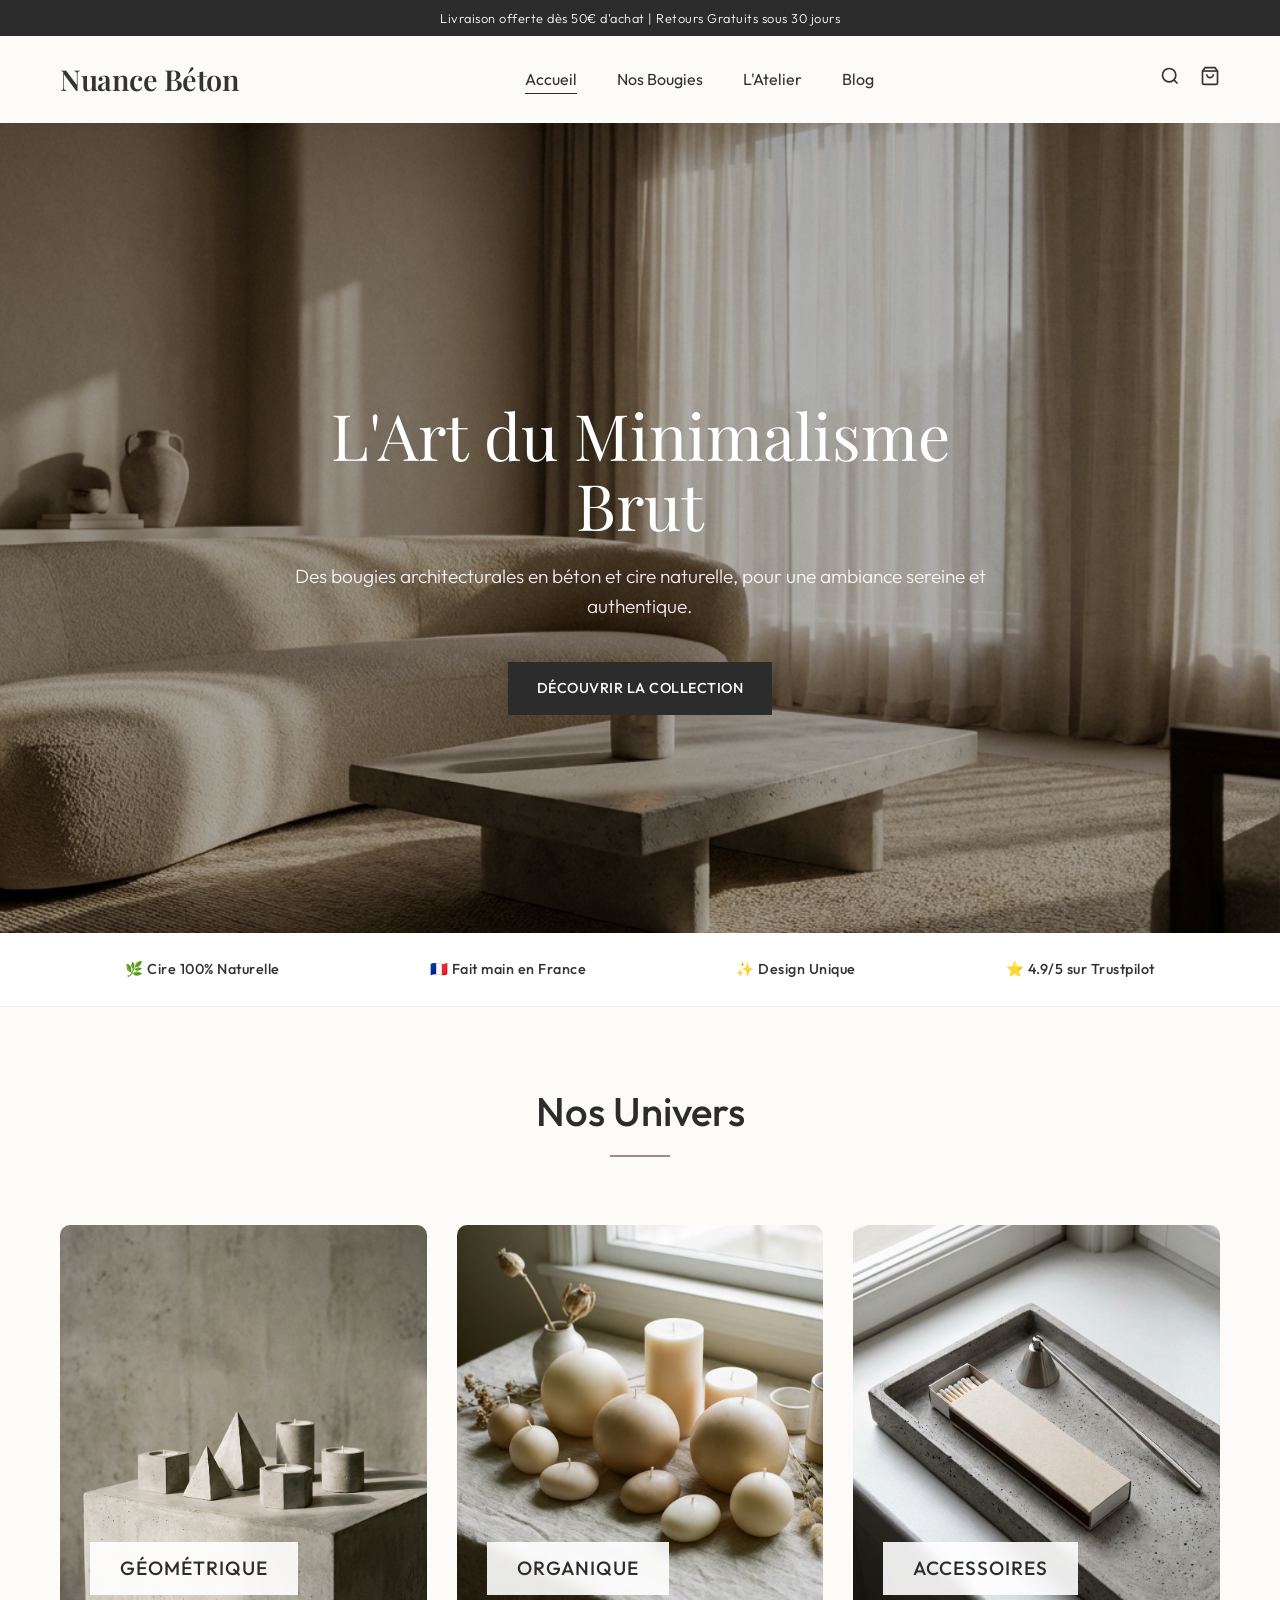
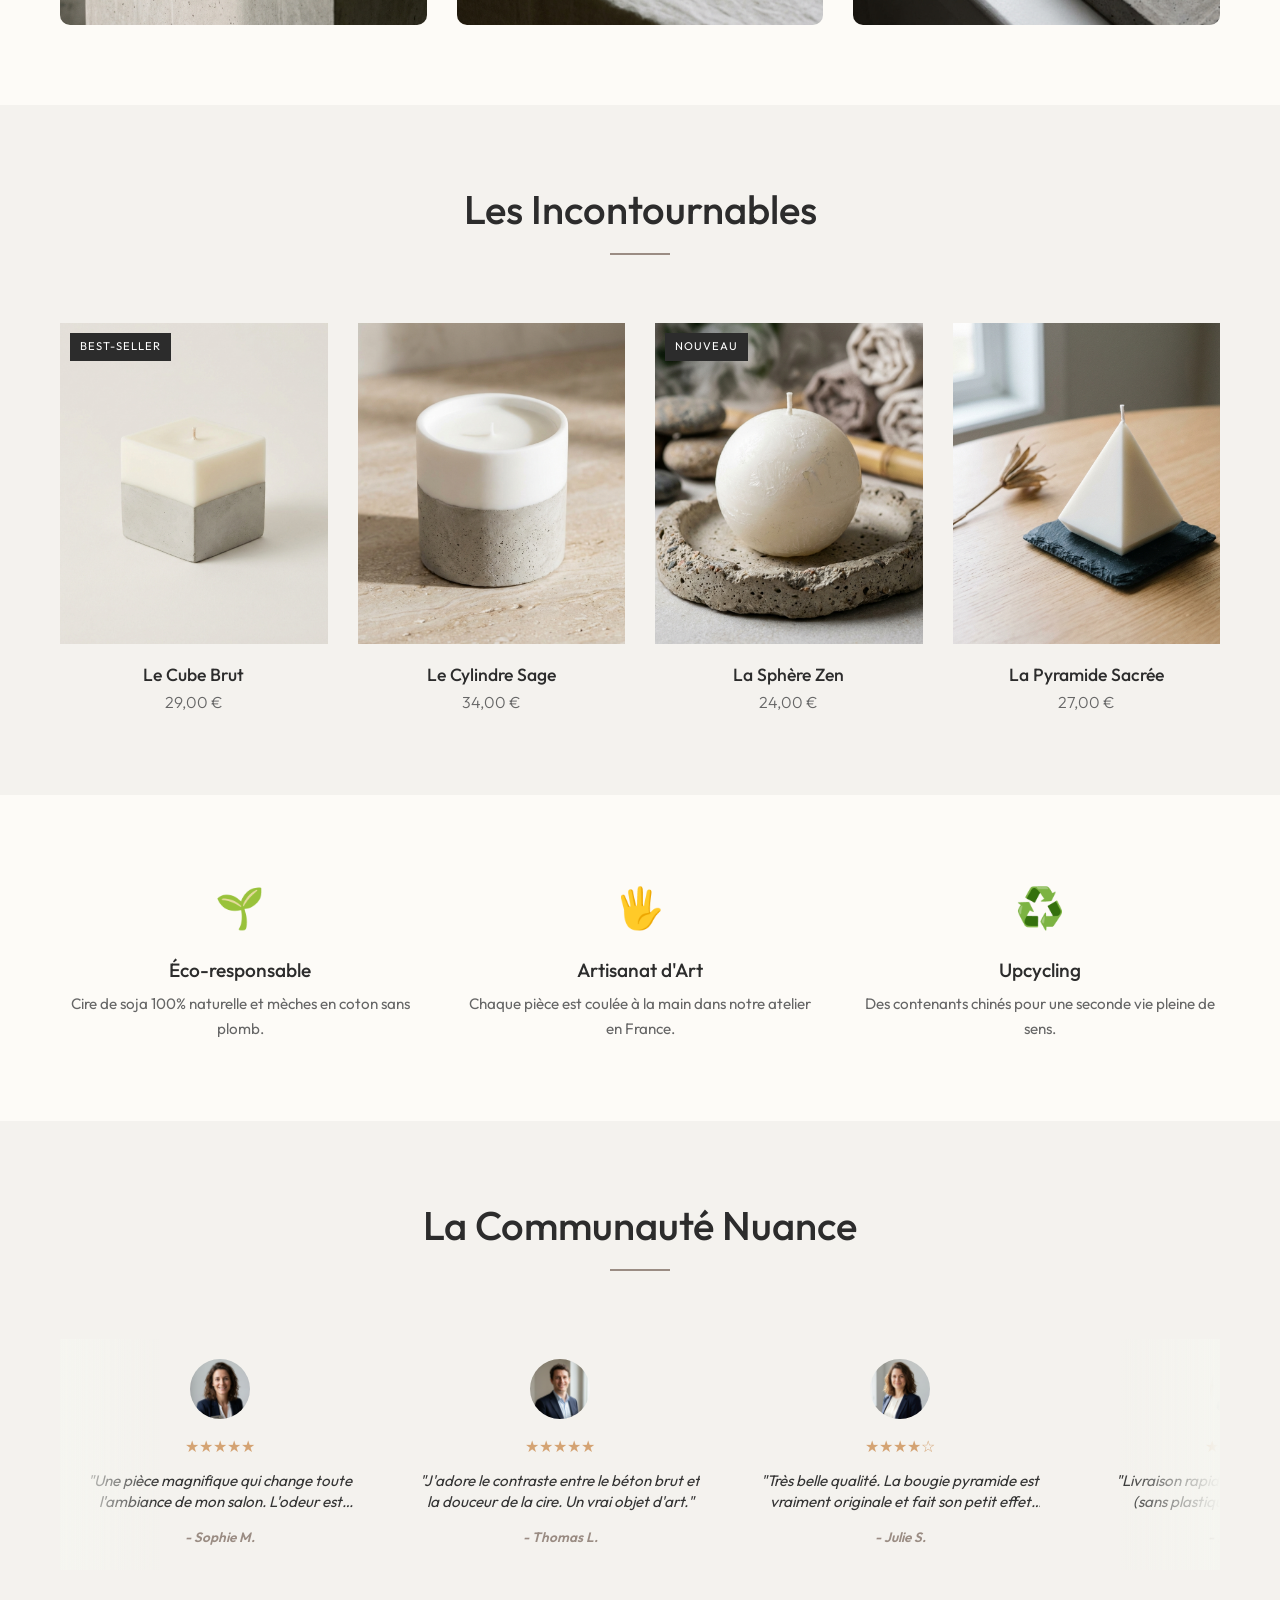
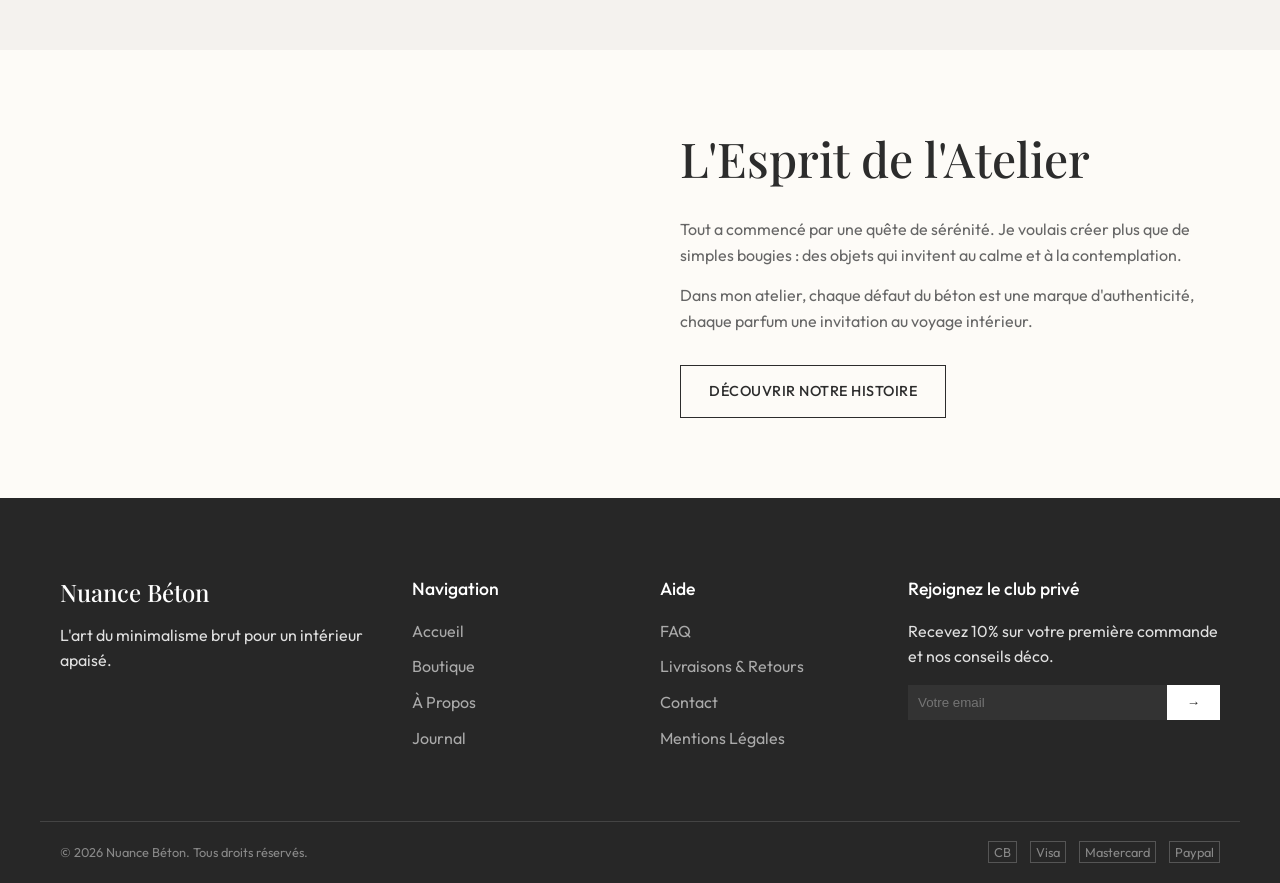
==== commit dea97f8c: "fin bug" ====
--- a/index.html
+++ b/index.html
@@ -397,7 +397,8 @@
     <section class="storytelling-section section-padding">
         <div class="container grid-story">
             <div class="story-image">
-                <img src="images/atelier.png" alt="Fondateur dans l'atelier">
+                <video src="video_atelier.mp4" autoplay loop muted playsinline width="100%" height="auto"
+                    style="border-radius: var(--border-radius, 4px); display: block;"></video>
             </div>
             <div class="story-content">
                 <h2>L'Esprit de l'Atelier</h2>
--- a/css/style.css
+++ b/css/style.css
@@ -1505,4 +1505,103 @@
     .cta-buttons {
         flex-direction: column;
     }
+}
+
+/* Blog Listing */
+.blog-grid {
+    display: grid !important;
+    grid-template-columns: repeat(3, 1fr) !important;
+    gap: 30px;
+    width: 100%;
+}
+
+@media (max-width: 992px) {
+    .blog-grid {
+        grid-template-columns: repeat(2, 1fr) !important;
+    }
+}
+
+@media (max-width: 600px) {
+    .blog-grid {
+        grid-template-columns: 1fr !important;
+    }
+}
+
+.blog-entry {
+    background: var(--white);
+    border-radius: var(--border-radius);
+    overflow: hidden;
+    box-shadow: 0 5px 15px rgba(0, 0, 0, 0.05);
+    transition: transform 0.3s ease;
+}
+
+.blog-entry:hover {
+    transform: translateY(-5px);
+}
+
+.blog-entry-img {
+    height: 250px;
+    width: 100%;
+    overflow: hidden;
+}
+
+.blog-entry-img img {
+    height: 100%;
+    width: 100%;
+    object-fit: cover;
+    transition: transform 0.5s ease;
+}
+
+.blog-entry:hover .blog-entry-img img {
+    transform: scale(1.05);
+}
+
+.blog-entry-content {
+    padding: 30px;
+}
+
+.blog-entry-date {
+    font-size: 0.8rem;
+    color: var(--text-light);
+    margin-bottom: 10px;
+    display: block;
+    text-transform: uppercase;
+    letter-spacing: 1px;
+}
+
+.blog-entry h3 {
+    font-size: 1.4rem;
+    margin-bottom: 15px;
+    font-family: var(--font-heading);
+}
+
+.blog-entry p {
+    color: var(--text-light);
+    margin-bottom: 20px;
+    display: -webkit-box;
+    -webkit-line-clamp: 3;
+    -webkit-box-orient: vertical;
+    overflow: hidden;
+}
+
+.read-more-link {
+    font-weight: 500;
+    color: var(--primary-color);
+    position: relative;
+    display: inline-block;
+}
+
+.read-more-link::after {
+    content: '';
+    position: absolute;
+    width: 0;
+    height: 1px;
+    bottom: -2px;
+    left: 0;
+    background: var(--primary-color);
+    transition: width 0.3s;
+}
+
+.blog-entry:hover .read-more-link::after {
+    width: 100%;
 }
